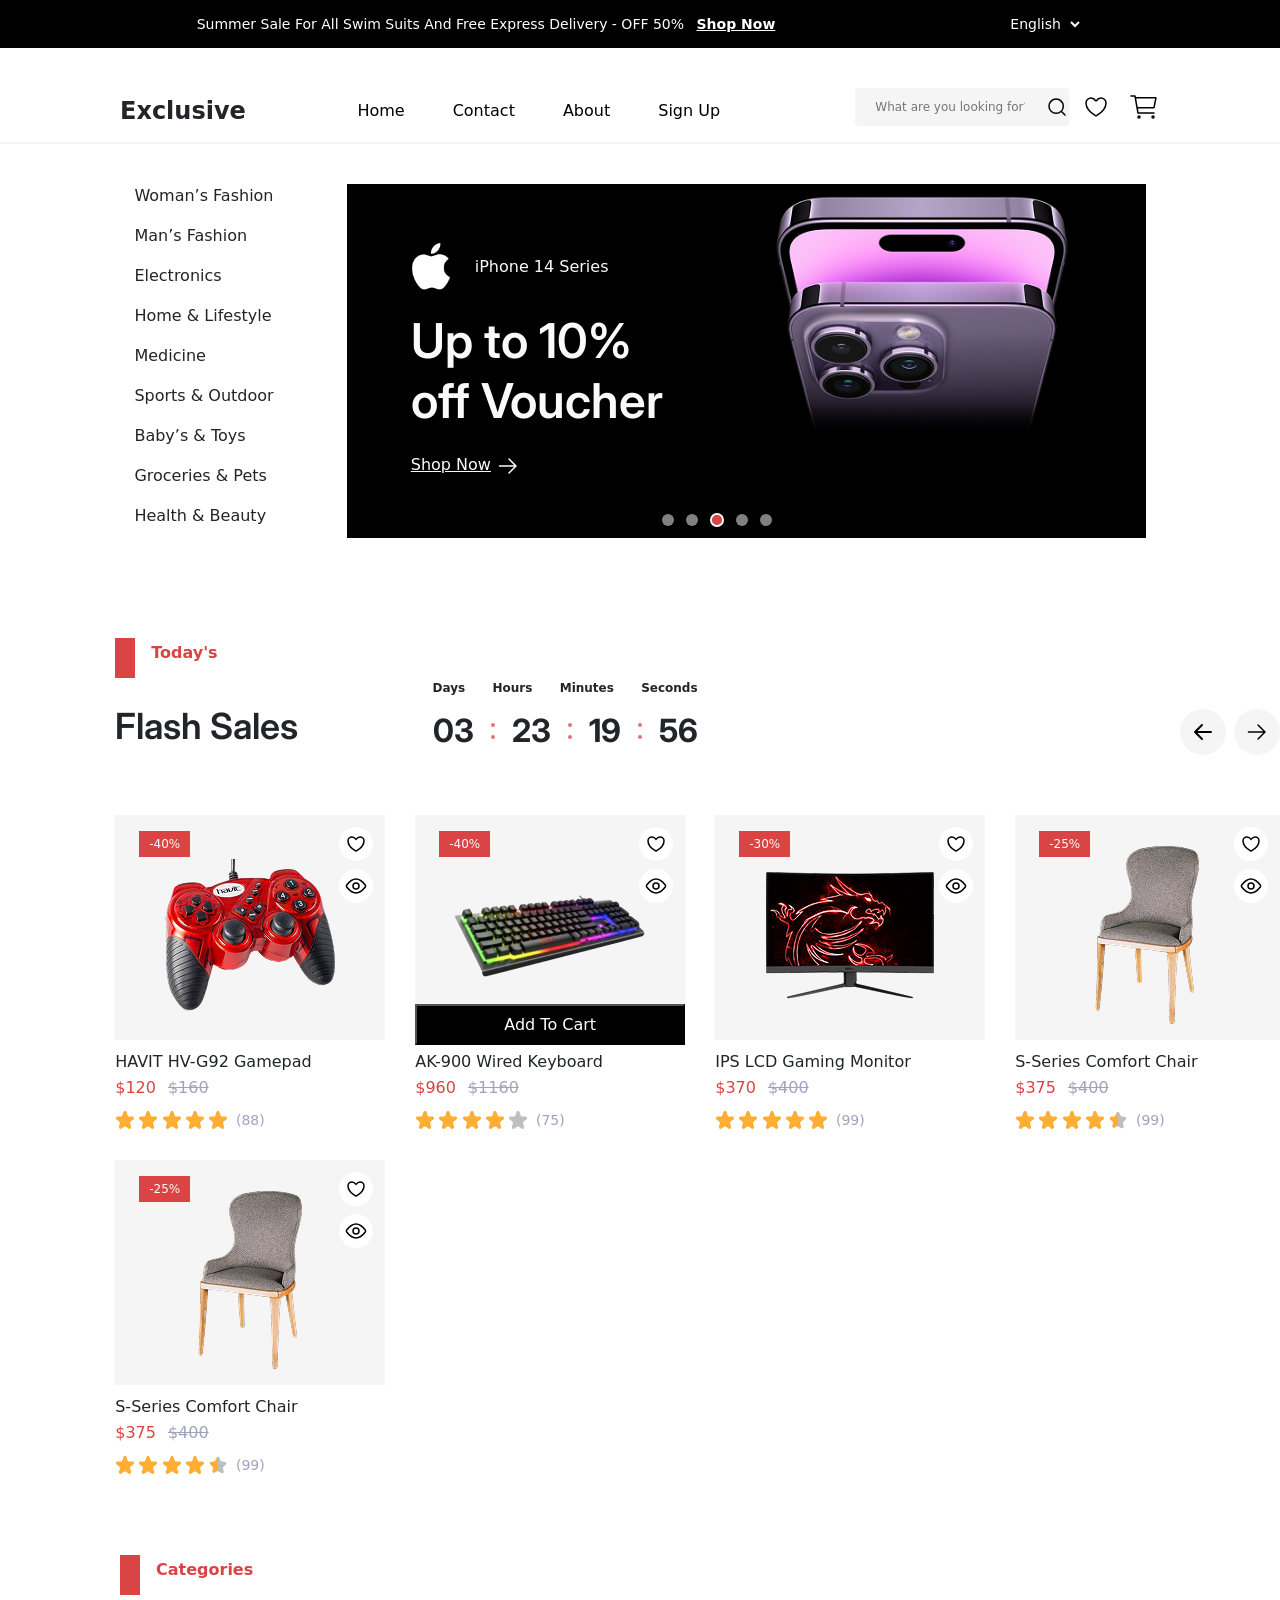
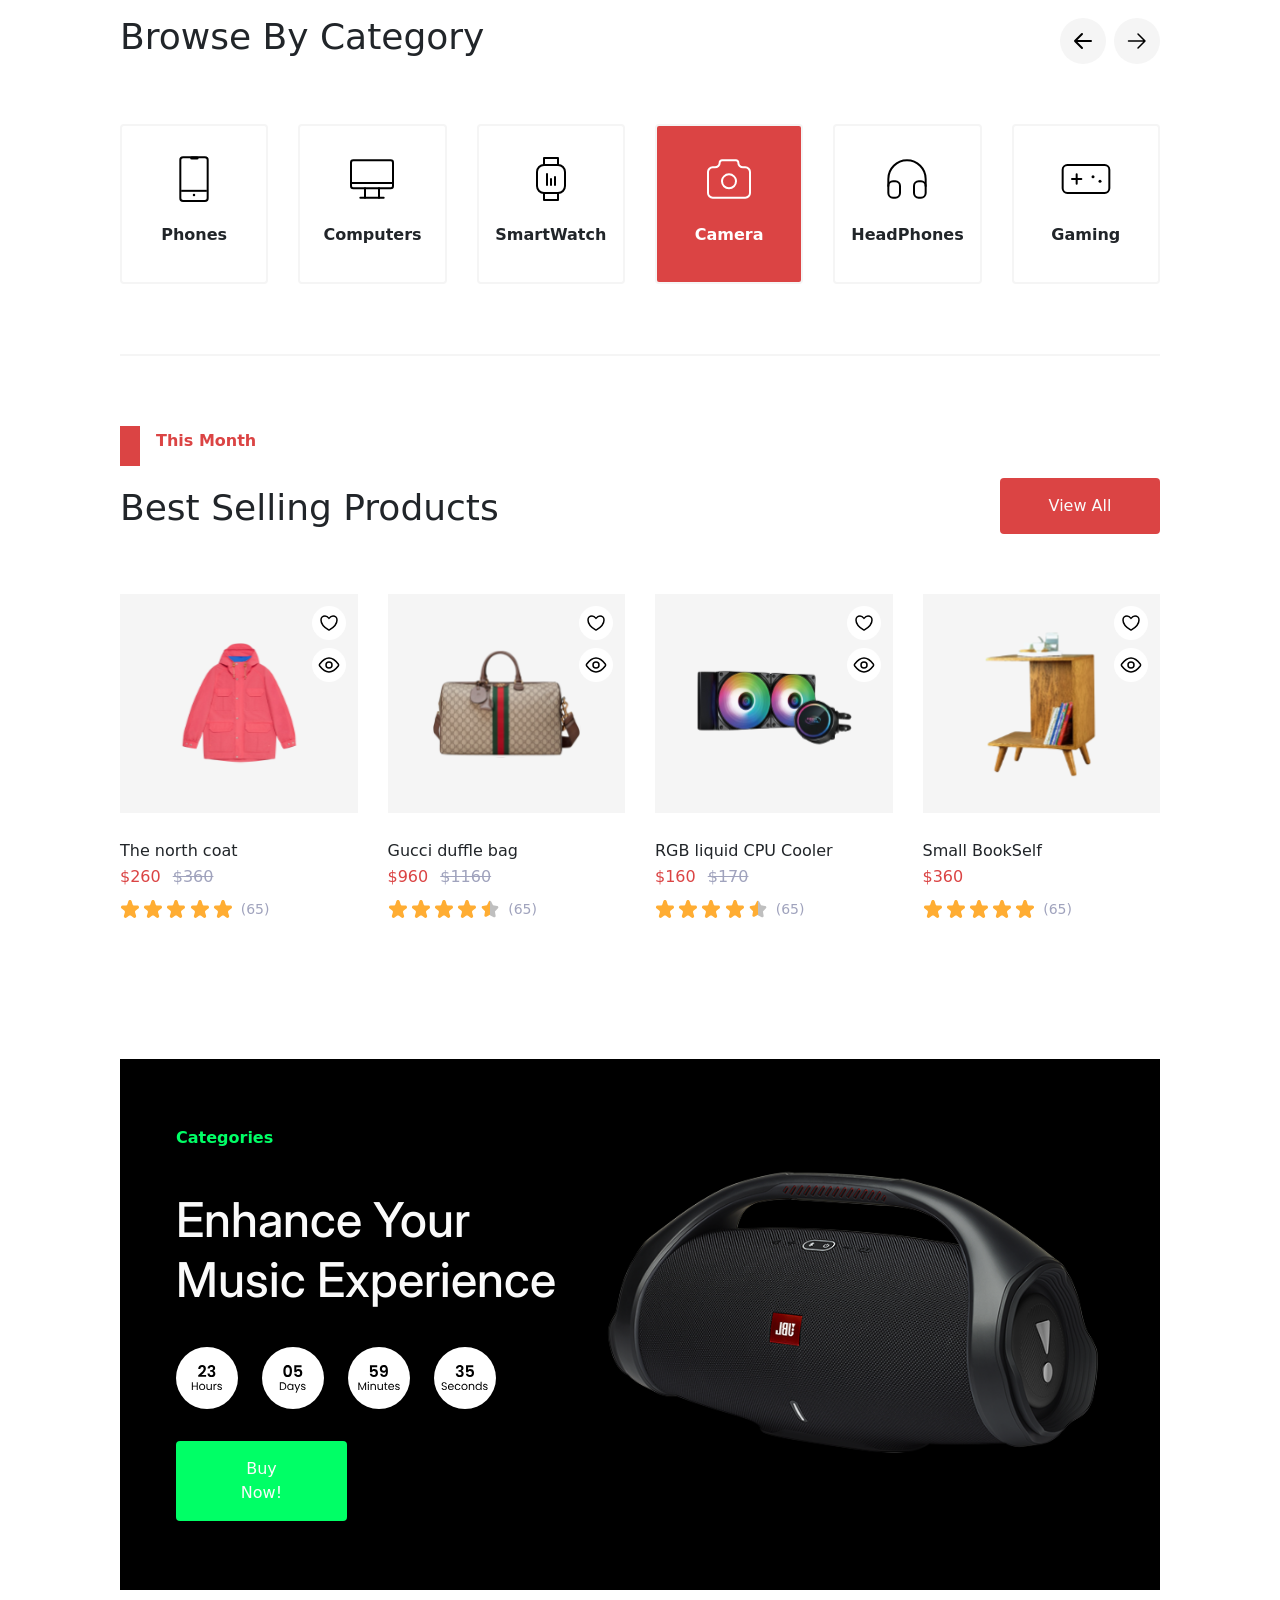
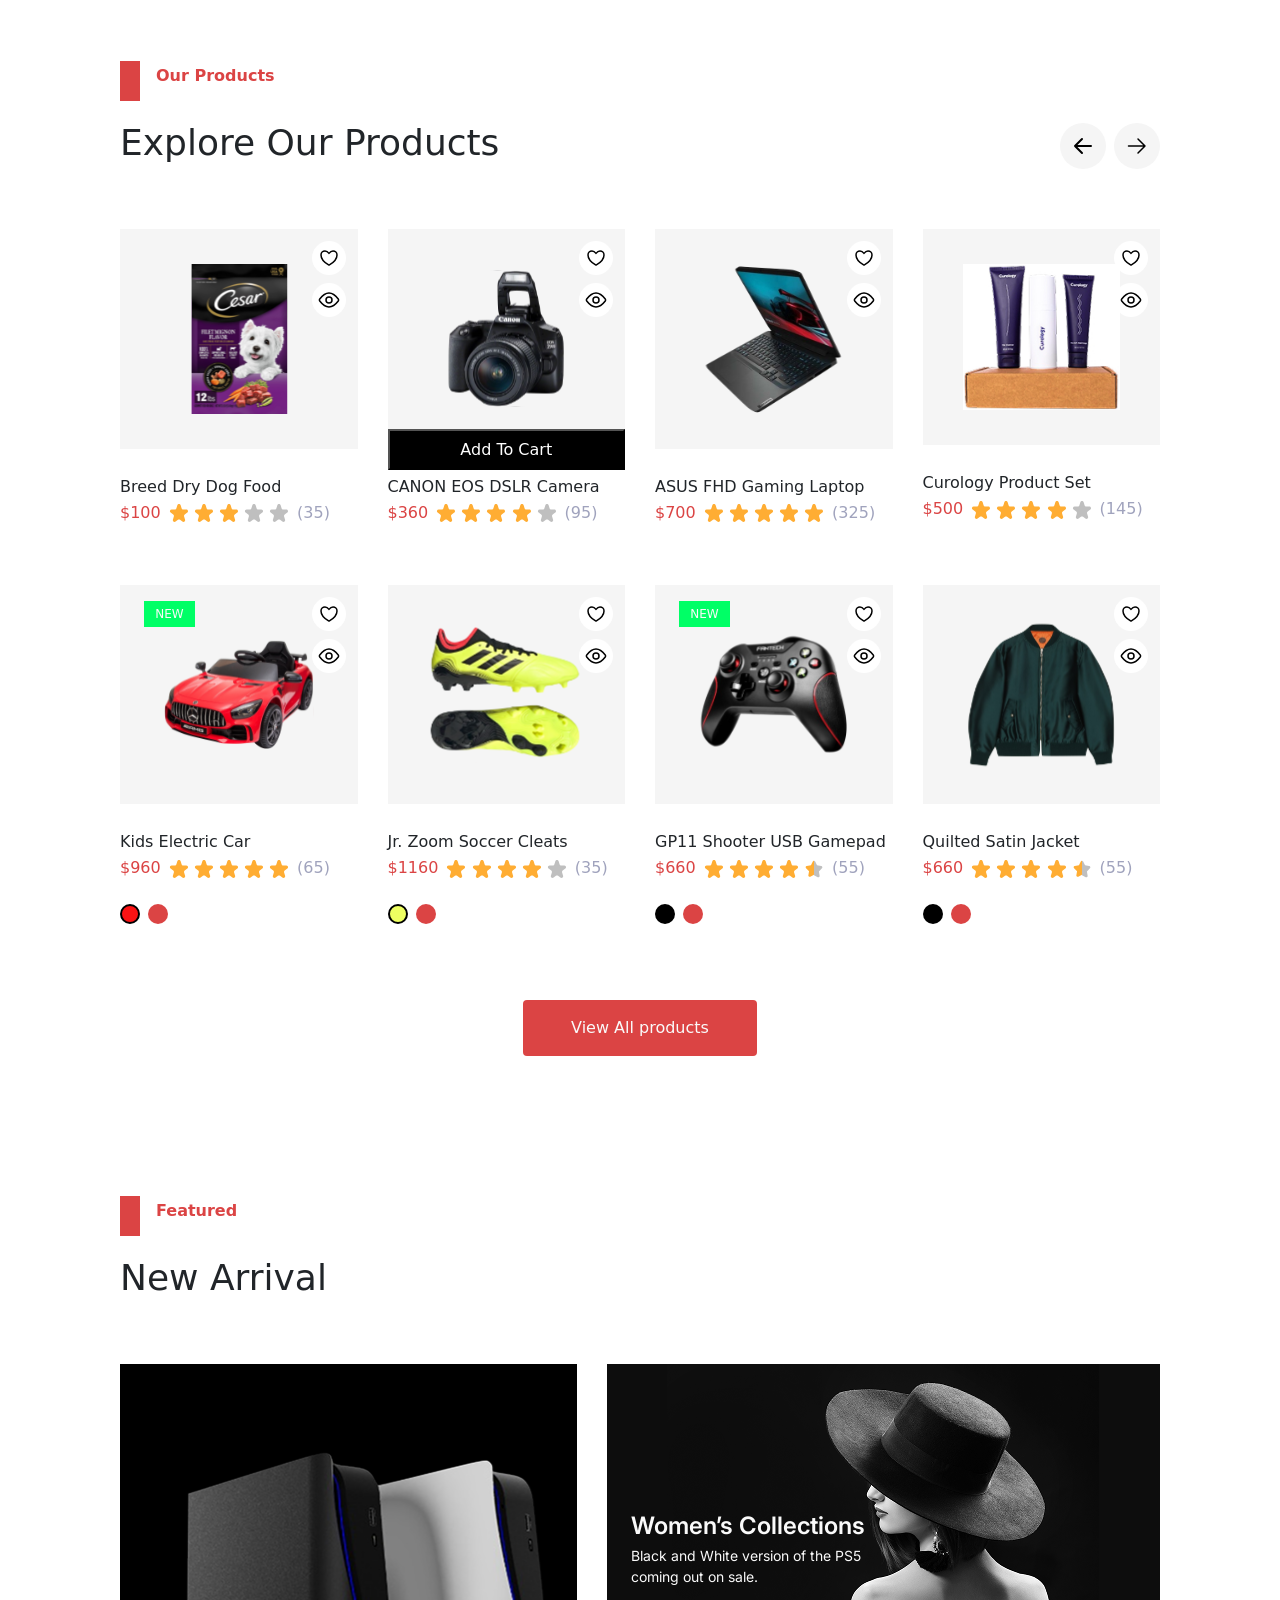
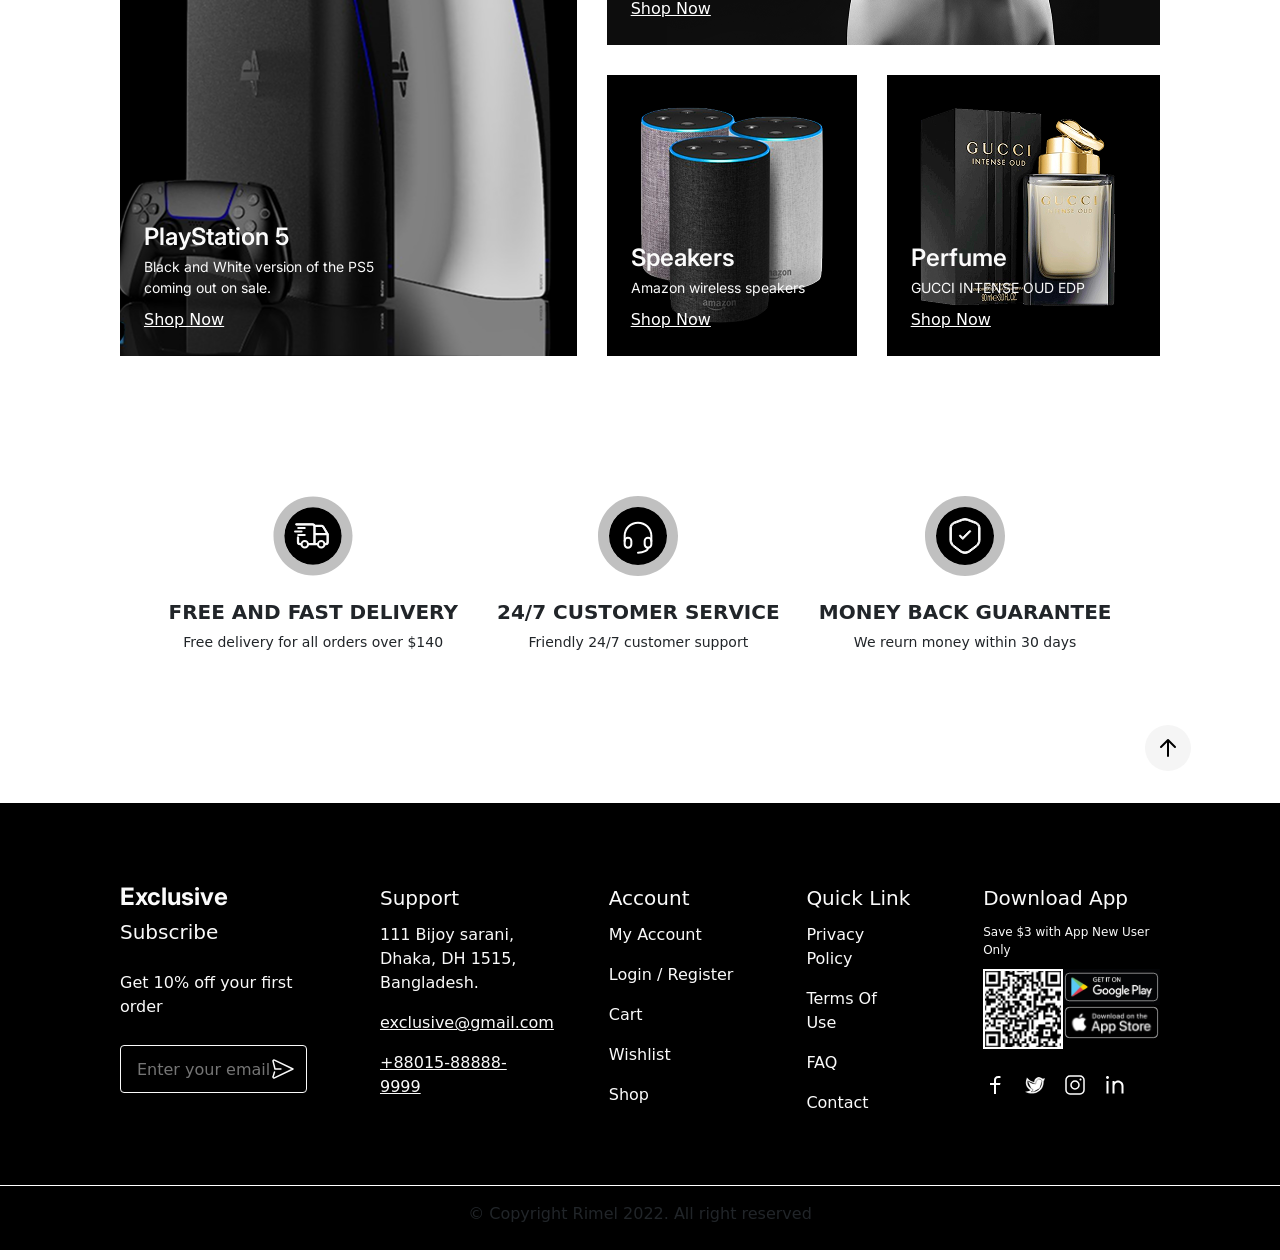
==== index.html @ 2a6f5b8b "Init Project" ====
<!DOCTYPE html>
<html lang="en">
<head>
  <meta charset="UTF-8">
  <meta name="viewport" content="width=device-width, initial-scale=1.0">
  <link rel="stylesheet" href="./styles/reset.css">
  <link rel="stylesheet" href="./styles/styles.css">
  <link rel="stylesheet" href="./styles/responsive.css">
   <link href="https://cdn.jsdelivr.net/npm/bootstrap@5.3.3/dist/css/bootstrap.min.css" rel="stylesheet" integrity="sha384-QWTKZyjpPEjISv5WaRU9OFeRpok6YctnYmDr5pNlyT2bRjXh0JMhjY6hW+ALEwIH" crossorigin="anonymous">
  <title>E-commerce</title>
</head>
<body>
 <header class="header">
 <div class="header__box">
  <p class="header__text">
    Summer Sale For All Swim Suits And Free Express Delivery - OFF 50% 
    <a href="#shopwon" class="hero__shop-now-link">Shop Now</a>
  </p>
  <div class="dropdown">
    <select id="language-select" class="dropdown-select">
      <option value="english" selected>English</option>
      <option value="french">French</option>
      <option value="spanish">Spanish</option>
      <option value="german">German</option>
      <option value="italian">Italian</option>
    </select>
  </div>
</div>
  <div class="header__bottom-box">
   <div class="navbar">
    <p class="navbar-header">Exclusive</p>
     <nav class="navbar__nav">
    <ul class="navbar__list">
      <li><a href="#home" class="navbar__link">Home</a></li>
      <li><a href="#contact" class="navbar__link">Contact</a></li>
     <li><a href="about.html" class="navbar__link">About</a></li>
      <li><a href="#signup" class="navbar__link navbar__link--signup">Sign Up</a></li>
    </ul>
  </nav>
   </div>
   <div class="nav-buttons">
  <div class="nav-buttons__search">
    <input type="text" placeholder="What are you looking for?" class="nav-buttons__search-input">
    <img src="./images/Home/search.svg" class="nav-buttons__search-icon" alt="search-icon" />
  </div>
  <div class="nav-buttons__icons">
   <a href="wishlist.html">
  <img src="./images/Home/Wishlist.svg" class="nav-buttons__wishlist-icon" alt="wishlist-icon" />
</a>
    <img src="./images/Home/basket.svg" class="nav-buttons__basket-icon" alt="basket-icon" />
  </div>
</div>
  </div>
</header>
<main>
  <section class="hero-section">
  <aside>
    <div class="categories-box">
<ul class="categories-list">
<li class="list-group-item"> Woman’s Fashion</li>
<li class="list-group-item">Man’s Fashion</li>
  <li class="list-group-item">Electronics</li>
  <li class="list-group-item">Home &amp; Lifestyle</li>
  <li class="list-group-item">Medicine</li>
   <li class="list-group-item">Sports &amp; Outdoor</li>
   <li class="list-group-item">Baby’s &amp; Toys</li>
    <li class="list-group-item">Groceries &amp; Pets</li>
    <li class="list-group-item">Health &amp; Beauty</li>
</ul>
</div>
  </aside>
  <div class="hero-content">
    <div class="hero-text">
      <div class="hero-subtitles">
        <img src="./images/Home/apple.svg" alt="apple" />
        <p>iPhone 14 Series</p>
      </div>
      <div class="hero-title">
        <h1>Up to 10% off Voucher</h1>
      </div>
      <div class="hero-button">
        <a href="#" class="shopping-link">Shop Now</a>
        <img src="./images/Home/write-arrow.svg" alt="right-arrow" />
      </div>
    </div>
    <div class="hero-image">
      <img src="./images/Home/hero-img.png" alt="mobile-img" />
    </div>
    <img src="./images/Home/hero-icons.svg" alt="navigation-buttons"  class="hero-icons"/>
  </div>
  </section>

<section class="flash-sales-section">
  <div class="section-header flash-sales-header">
    <div class="section-titles">
<div class="section-title-box">
    <div class="section-title-elements">
      <div class="title-element-box">
      </div>
      <p>Today's</p>
    </div>
  </div>
<div class="flesh-section-title">
<h3>Flash Sales</h3>
<div class="time-box">
  <ul class="time-set">
    <li>Days</li>
    <li>Hours</li>
    <li>Minutes</li>
    <li>Seconds</li>
  </ul>
  <div class="time-box-info-numbers">
  <div class="time-box-info-number">
    03
  </div>
  <div class="time-dots">
     <div class="dot"></div>
     <div class="dot"></div>
</div>
  <div class="time-box-info-number">
    23
  </div>
    <div class="time-dots">
     <div class="dot"></div>
     <div class="dot"></div>
</div>
  <div class="time-box-info-number">
    19
  </div>
    <div class="time-dots">
     <div class="dot"></div>
     <div class="dot"></div>
</div>
  <div class="time-box-info-number">
    56
  </div>
  </div>
</div>
  </div>
  </div>
  <div class="section-navigation">
    <div class="navigation-button">
      <img src="./images/Home/arrow-left.svg" alt="arrow-left" />
    </div>
    <div class="navigation-button">
      <img src="./images/Home/arrow-right.svg" alt="arrow-right" />
    </div>
  </div>
  </div>
  <div class="flesh-sales-cards">
    <div class="wishlist-card">
      <div class="wishlist-images">
  <div class="card-icons">
        <img src="./images/Home/heart.svg" alt="heart-icon" />
        <img src="./images/Home/eye.svg" alt="eye-icon" />
      </div>
   <p class="card-label red-label">-40%</p>
      <img src="./images/Home/Gaming.png" alt="gamepad" class="wishlist-img"/>
    </div>
  <div class="card-text">
    <h5 class="product-name">HAVIT HV-G92 Gamepad</h5>
     <div class="product-prices">
          <p class="current-price">$120</p>
          <p class="old-price">$160</p>
        </div>
    <div class="rating-box">
          <div class="rating-stars">
          <img src="./images/Home/orange-star.svg" alt="orange-star" />
           <img src="./images/Home/orange-star.svg" alt="orange-star" />
            <img src="./images/Home/orange-star.svg" alt="orange-star" />
             <img src="./images/Home/orange-star.svg" alt="orange-star" />
              <img src="./images/Home/orange-star.svg" alt="orange-star" />
             </div>
             <div class="rating-num">
              <p>(88)</p>
             </div>
        </div>
  </div>
</div>
  <div class="wishlist-card">
          <div class="wishlist-images">
<div class="card-icons">
        <img src="./images/Home/heart.svg" alt="heart-icon" />
        <img src="./images/Home/eye.svg" alt="eye-icon" />
      </div>
      <p class="card-label red-label">-40%</p>
      <img src="./images/Home/keyboard.png" alt="keyboard" class="wishlist-img" />
      </div>
     <button class="card-button" type="button">Add To Cart</button>
  <div class="card-text">
    <h5 class="product-name">AK-900 Wired Keyboard</h5>
     <div class="product-prices">
          <p class="current-price">$960</p>
          <p class="old-price">$1160</p>
        </div>
    <div class="rating-box">
          <div class="rating-stars">
          <img src="./images/Home/orange-star.svg" alt="orange-star" />
           <img src="./images/Home/orange-star.svg" alt="orange-star" />
            <img src="./images/Home/orange-star.svg" alt="orange-star" />
             <img src="./images/Home/orange-star.svg" alt="orange-star" />
              <img src="./images/Home/grey-star.svg" alt="grey-star" />
             </div>
             <div class="rating-num">
              <p>(75)</p>
             </div>
        </div>
  </div>
</div>
  <div class="wishlist-card">
          <div class="wishlist-images">
<div class="card-icons">
        <img src="./images/Home/heart.svg" alt="heart-icon" />
        <img src="./images/Home/eye.svg" alt="eye-icon" />
      </div>
      <p class="card-label red-label">-30%</p>
      <img src="./images/Wishlist/tv.png" alt="tv" class="wishlist-img" />
      </div>
  <div class="card-text">
    <h5 class="product-name">IPS LCD Gaming Monitor </h5>
     <div class="product-prices">
          <p class="current-price">$370</p>
          <p class="old-price">$400</p>
        </div>
    <div class="rating-box">
          <div class="rating-stars">
          <img src="./images/Home/orange-star.svg" alt="orange-star" />
           <img src="./images/Home/orange-star.svg" alt="orange-star" />
            <img src="./images/Home/orange-star.svg" alt="orange-star" />
             <img src="./images/Home/orange-star.svg" alt="orange-star" />
              <img src="./images/Home/orange-star.svg" alt="orange-star" />  
             </div>
             <div class="rating-num">
              <p>(99)</p>
             </div>
        </div>
  </div>
</div>
<div class="wishlist-card">
          <div class="wishlist-images">
<div class="card-icons">
        <img src="./images/Home/heart.svg" alt="heart-icon" />
        <img src="./images/Home/eye.svg" alt="eye-icon" />
      </div>
      <p class="card-label red-label">-25%</p>
      <img src="./images/Home/chair.png" alt="chair" class="wishlist-img" />
      </div>
  <div class="card-text">
    <h5 class="product-name">S-Series Comfort Chair</h5>
     <div class="product-prices">
          <p class="current-price">$375</p>
          <p class="old-price">$400</p>
        </div>
    <div class="rating-box">
          <div class="rating-stars">
          <img src="./images/Home/orange-star.svg" alt="orange-star" />
           <img src="./images/Home/orange-star.svg" alt="orange-star" />
            <img src="./images/Home/orange-star.svg" alt="orange-star" />
             <img src="./images/Home/orange-star.svg" alt="orange-star" />
             <img src="./images/Home/star-half-filled.svg"  alt="half-orange"/>
             </div>
             <div class="rating-num">
              <p>(99)</p>
             </div>
        </div>
  </div>
</div>
 <div class="wishlist-card">
          <div class="wishlist-images">
<div class="card-icons">
        <img src="./images/Home/heart.svg" alt="heart-icon" />
        <img src="./images/Home/eye.svg" alt="eye-icon" />
      </div>
      <p class="card-label red-label">-25%</p>
      <img src="./images/Home/chair.png" alt="chair" class="wishlist-img" />
      </div>
  <div class="card-text">
    <h5 class="product-name">S-Series Comfort Chair</h5>
     <div class="product-prices">
          <p class="current-price">$375</p>
          <p class="old-price">$400</p>
        </div>
    <div class="rating-box">
          <div class="rating-stars">
          <img src="./images/Home/orange-star.svg" alt="orange-star" />
           <img src="./images/Home/orange-star.svg" alt="orange-star" />
            <img src="./images/Home/orange-star.svg" alt="orange-star" />
             <img src="./images/Home/orange-star.svg" alt="orange-star" />
             <img src="./images/Home/star-half-filled.svg"  alt="half-orange"/>
             </div>
             <div class="rating-num">
              <p>(99)</p>
             </div>
        </div>
  </div>
</div>
  </div>













</section>































<section class="categories section">
  <div class="section-header">
<div class="section-title-box">
    <div class="section-title-elements">
      <div class="title-element-box">

      </div>
      <p>Categories</p>
    </div>
    <h3>Browse By Category</h3>
  </div>
  <div class="section-navigation">
    <div class="navigation-button">
      <img src="./images/Home/arrow-left.svg" alt="arrow-left" />
    </div>
    <div class="navigation-button">
      <img src="./images/Home/arrow-right.svg" alt="arrow-right" />
    </div>
  </div>
  </div>
  <div class="categories__container">
    <div class="categories__container-box">
      <img src="./images/Home/cellPhone.svg" alt="cellPhone" />
      <p>Phones</p>
    </div>
    <div class="categories__container-box">
      <img src="./images/Home/computer.svg" alt="computer" />
      <p>Computers</p>
    </div>
    <div class="categories__container-box">
      <img src="./images/Home/smartWatch.svg" alt="SmartWatch" />
      <p>SmartWatch</p>
    </div>
    <div class="categories__container-box camera-box">
      <img src="./images/Home/camera.svg" alt="Camera" />
      <p>Camera</p>
    </div>
    <div class="categories__container-box">
      <img src="./images/Home/headphone.svg" alt="HeadPhones" />
      <p>HeadPhones</p>
    </div>
    <div class="categories__container-box">
      <img src="./images/Home/gamepad.svg" alt="Gaming" />
      <p>Gaming</p>
    </div>
  </div>
</section>
<section class="selling-section section">
   <div class="section-header">
<div class="section-title-box">
    <div class="section-title-elements">
      <div class="title-element-box">
      </div>
      <p>This Month</p>
    </div>
    <h3>Best Selling Products</h3>
  </div>
  <div class="section-navigation">
   <button type="button" class="view-button button">View All</button>
  </div>
  </div>
  <div class="products-container">
    <div class="product-card">
      <div class="card-images">
      <div class="card-icons">
        <img src="./images/Home/heart.svg" alt="heart-icon" />
        <img src="./images/Home/eye.svg" alt="eye-icon" />
      </div>
      <img src="./images/Home/coat.svg" alt="red-coat" class="card-img"/>
      </div>
      <div class="card-text">
        <h5 class="product-name">The north coat</h5>
        <div class="product-prices">
          <p class="current-price">$260</p>
          <p class="old-price">$360</p>
        </div>
        <div class="rating-box">
          <div class="rating-stars">
          <img src="./images/Home/orange-star.svg" alt="orange-star" />
           <img src="./images/Home/orange-star.svg" alt="orange-star" />
            <img src="./images/Home/orange-star.svg" alt="orange-star" />
             <img src="./images/Home/orange-star.svg" alt="orange-star" />
              <img src="./images/Home/orange-star.svg" alt="orange-star" />
             </div>
             <div class="rating-num">
              <p>(65)</p>
             </div>
        </div>
      </div>
    </div>
      <div class="product-card">
      <div class="card-images">
      <div class="card-icons">
        <img src="./images/Home/heart.svg" alt="heart-icon" />
        <img src="./images/Home/eye.svg" alt="eye-icon" />
      </div>
      <img src="./images/Home/bag.svg" alt="bag" class="card-img"/>
      </div>
      <div class="card-text">
        <h5 class="product-name">Gucci duffle bag</h5>
        <div class="product-prices">
          <p class="current-price">$960</p>
          <p class="old-price">$1160</p>
        </div>
        <div class="rating-box">
          <div class="rating-stars">
          <img src="./images/Home/orange-star.svg" alt="orange-star" />
           <img src="./images/Home/orange-star.svg" alt="orange-star" />
            <img src="./images/Home/orange-star.svg" alt="orange-star" />
             <img src="./images/Home/orange-star.svg" alt="orange-star" />
              <img src="./images/Home/star-half-filled.svg" alt="orange-star" />
             </div>
             <div class="rating-num">
              <p>(65)</p>
             </div>
        </div>
      </div>
    </div>
      <div class="product-card">
      <div class="card-images">
      <div class="card-icons">
        <img src="./images/Home/heart.svg" alt="heart-icon" />
        <img src="./images/Home/eye.svg" alt="eye-icon" />
      </div>
      <img src="./images/Home/cooler.svg" alt="cooler" class="card-img"/>
      </div>
      <div class="card-text">
        <h5 class="product-name">RGB liquid CPU Cooler</h5>
        <div class="product-prices">
          <p class="current-price">$160</p>
          <p class="old-price">$170</p>
        </div>
        <div class="rating-box">
          <div class="rating-stars">
          <img src="./images/Home/orange-star.svg" alt="orange-star" />
           <img src="./images/Home/orange-star.svg" alt="orange-star" />
            <img src="./images/Home/orange-star.svg" alt="orange-star" />
             <img src="./images/Home/orange-star.svg" alt="orange-star" />
              <img src="./images/Home/star-half-filled.svg" alt="orange-star" />
             </div>
             <div class="rating-num">
              <p>(65)</p>
             </div>
        </div>
      </div>
    </div>
      <div class="product-card">
      <div class="card-images">
      <div class="card-icons">
        <img src="./images/Home/heart.svg" alt="heart-icon" />
        <img src="./images/Home/eye.svg" alt="eye-icon" />
      </div>
      <img src="./images/Home/bookself.svg" alt="bookself" class="card-img"/>
      </div>
      <div class="card-text">
        <h5 class="product-name">Small BookSelf</h5>
        <div class="product-prices">
          <p class="current-price">$360</p>
        </div>
        <div class="rating-box">
          <div class="rating-stars">
          <img src="./images/Home/orange-star.svg" alt="orange-star" />
           <img src="./images/Home/orange-star.svg" alt="orange-star" />
            <img src="./images/Home/orange-star.svg" alt="orange-star" />
             <img src="./images/Home/orange-star.svg" alt="orange-star" />
              <img src="./images/Home/orange-star.svg" alt="orange-star" />
             </div>
             <div class="rating-num">
              <p>(65)</p>
             </div>
        </div>
      </div>
    </div>
  </div>
</section>
<section class="music-section section">
  <div class="music-box-content">
    <p>Categories</p>
    <h3>Enhance Your Music Experience</h3>
    <div class="time-container">
      <img src="./images/Home/hours.svg" alt="hours-icon" />
      <img src="./images/Home/days.svg" alt="days-icon" />
      <img src="./images/Home/minutes.svg" alt="minutes-icon" />
      <img src="./images/Home/seconds.svg" alt="seconds-icon" />
    </div>
    <button type="button" class="green-button button">Buy Now!</button>
  </div>
  <div class="music-box-image">
      <img src="./images/Home/music.png" alt="music"/>
  </div>
</section>
<section class="our-products-section section">
     <div class="section-header">
<div class="section-title-box">
    <div class="section-title-elements">
      <div class="title-element-box">
      </div>
      <p>Our Products</p>
    </div>
    <h3>Explore Our Products</h3>
  </div>
  <div class="section-navigation">
    <div class="navigation-button">
      <img src="./images/Home/arrow-left.svg" alt="arrow-left" />
    </div>
    <div class="navigation-button">
      <img src="./images/Home/arrow-right.svg" alt="arrow-right" />
    </div>
  </div>
  </div>
  <div class="products-container">
    <div class="product-card">
      <div class="card-images">
      <div class="card-icons">
        <img src="./images/Home/heart.svg" alt="heart-icon" />
        <img src="./images/Home/eye.svg" alt="eye-icon" />
      </div>
      <img src="./images/Home/cat-img.svg" alt="cat-img" class="card-img"/>
      </div>
      <div class="card-text">
        <h5 class="product-name">Breed Dry Dog Food</h5>
        <div class="card-info">
          <p class="current-price">$100</p>
        <div class="rating-box">
          <div class="rating-stars">
          <img src="./images/Home/orange-star.svg" alt="orange-star" />
           <img src="./images/Home/orange-star.svg" alt="orange-star" />
            <img src="./images/Home/orange-star.svg" alt="orange-star" />
             <img src="./images/Home/grey-star.svg" alt="grey-star" />
              <img src="./images/Home/grey-star.svg" alt="grey-star" />
             </div>
              <p class="product-rating-number">(35)</p>
        </div>
      </div>
      </div>
    </div>
     <div class="product-card camera-card">
      <div class="card-images">
      <div class="card-icons">
        <img src="./images/Home/heart.svg" alt="heart-icon" />
        <img src="./images/Home/eye.svg" alt="eye-icon" />
      </div>
      <img src="./images/Home/canon-camera.svg" alt="camera-img" class="card-img"/>
      </div>
      <button class="card-button black-button" type="button">Add To Cart</button>
      <div class="card-text">
        <h5 class="product-name">CANON EOS DSLR Camera</h5>
        <div class="card-info">
          <p class="current-price">$360</p>
        <div class="rating-box">
          <div class="rating-stars">
          <img src="./images/Home/orange-star.svg" alt="orange-star" />
           <img src="./images/Home/orange-star.svg" alt="orange-star" />
            <img src="./images/Home/orange-star.svg" alt="orange-star" />
              <img src="./images/Home/orange-star.svg" alt="orange-star" />
              <img src="./images/Home/grey-star.svg" alt="grey-star" />
             </div>
              <p class="product-rating-number">(95)</p>
        </div>
      </div>
      </div>
    </div>
      <div class="product-card">
      <div class="card-images">
      <div class="card-icons">
        <img src="./images/Home/heart.svg" alt="heart-icon" />
        <img src="./images/Home/eye.svg" alt="eye-icon" />
      </div>
      <img src="./images/Home/asus-computer.svg" alt="asus-computer-img" class="card-img"/>
      </div>
      <div class="card-text">
        <h5 class="product-name">ASUS FHD Gaming Laptop</h5>
        <div class="card-info">
          <p class="current-price">$700</p>
        <div class="rating-box">
          <div class="rating-stars">
          <img src="./images/Home/orange-star.svg" alt="orange-star" />
           <img src="./images/Home/orange-star.svg" alt="orange-star" />
            <img src="./images/Home/orange-star.svg" alt="orange-star" />
           <img src="./images/Home/orange-star.svg" alt="orange-star" />
             <img src="./images/Home/orange-star.svg" alt="orange-star" />
             </div>
              <p class="product-rating-number">(325)</p>
        </div>
      </div>
      </div>
    </div>
    <div class="product-card">
      <div class="card-images">
      <div class="card-icons">
        <img src="./images/Home/heart.svg" alt="heart-icon" />
        <img src="./images/Home/eye.svg" alt="eye-icon" />
      </div>
      <img src="./images/Home/products-set.jpg" alt="products-set" class="card-img"/>
      </div>
      <div class="card-text">
        <h5 class="product-name">Curology Product Set </h5>
        <div class="card-info">
          <p class="current-price">$500</p>
        <div class="rating-box">
          <div class="rating-stars">
          <img src="./images/Home/orange-star.svg" alt="orange-star" />
           <img src="./images/Home/orange-star.svg" alt="orange-star" />
            <img src="./images/Home/orange-star.svg" alt="orange-star" />
               <img src="./images/Home/orange-star.svg" alt="orange-star" />
              <img src="./images/Home/grey-star.svg" alt="grey-star" />
             </div>
              <p class="product-rating-number">(145)</p>
        </div>
      </div>
      </div>
    </div>

  <div class="product-card">
      <div class="card-images">
      <div class="card-icons">
        <img src="./images/Home/heart.svg" alt="heart-icon" />
        <img src="./images/Home/eye.svg" alt="eye-icon" />
      </div>
      <div class="card-label">NEW</div>
      <img src="./images/Home/car.svg" alt="kids car" class="card-img"/>
      </div>
      <div class="card-text">
        <h5 class="product-name">Kids Electric Car </h5>
        <div class="card-info">
          <p class="current-price">$960</p>
        <div class="rating-box">
          <div class="rating-stars">
          <img src="./images/Home/orange-star.svg" alt="orange-star" />
           <img src="./images/Home/orange-star.svg" alt="orange-star" />
            <img src="./images/Home/orange-star.svg" alt="orange-star" />
               <img src="./images/Home/orange-star.svg" alt="orange-star" />
                <img src="./images/Home/orange-star.svg" alt="orange-star" />
             </div>
              <p class="product-rating-number">(65)</p>
        </div>
      </div>
      </div>
       <div class="card-circles">
<div class="primary-red-circle circle" ></div>
<div class="red-circle circle" ></div>
      </div>
    </div>
 <div class="product-card">
      <div class="card-images">
      <div class="card-icons">
        <img src="./images/Home/heart.svg" alt="heart-icon" />
        <img src="./images/Home/eye.svg" alt="eye-icon" />
      </div>
      <img src="./images/Home/boots.svg" alt="products-set" class="card-img"/>
      </div>
      <div class="card-text">
        <h5 class="product-name">Jr. Zoom Soccer Cleats </h5>
        <div class="card-info">
          <p class="current-price">$1160</p>
        <div class="rating-box">
          <div class="rating-stars">
          <img src="./images/Home/orange-star.svg" alt="orange-star" />
           <img src="./images/Home/orange-star.svg" alt="orange-star" />
            <img src="./images/Home/orange-star.svg" alt="orange-star" />
               <img src="./images/Home/orange-star.svg" alt="orange-star" />
              <img src="./images/Home/grey-star.svg" alt="grey-star" />
             </div>
              <p class="product-rating-number">(35)</p>
        </div>
      </div>
      </div>
       <div class="card-circles">
<div class="yellow-circle circle" ></div>
<div class="red-circle circle" ></div>
      </div>
    </div>
<div class="product-card">
      <div class="card-images">
      <div class="card-icons">
        <img src="./images/Home/heart.svg" alt="heart-icon" />
        <img src="./images/Home/eye.svg" alt="eye-icon" />
      </div>
        <div class="card-label">NEW</div>
      <img src="./images/Home/game-shooter.svg" alt="game-shooter" class="card-img"/>
      </div>
      <div class="card-text">
        <h5 class="product-name">GP11 Shooter USB Gamepad</h5>
        <div class="card-info">
          <p class="current-price">$660</p>
        <div class="rating-box">
          <div class="rating-stars">
          <img src="./images/Home/orange-star.svg" alt="orange-star" />
           <img src="./images/Home/orange-star.svg" alt="orange-star" />
            <img src="./images/Home/orange-star.svg" alt="orange-star" />
               <img src="./images/Home/orange-star.svg" alt="orange-star" />
              <img src="./images/Home/star-half-filled.svg" alt="half-orange-star" />
             </div>
              <p class="product-rating-number">(55)</p>
        </div>
      </div>
      </div>
      <div class="card-circles">
<div class="black-circle circle" ></div>
<div class="red-circle circle" ></div>
      </div> </div>
 <div class="product-card">
      <div class="card-images">
      <div class="card-icons">
        <img src="./images/Home/heart.svg" alt="heart-icon" />
        <img src="./images/Home/eye.svg" alt="eye-icon" />
      </div>
      <img src="./images/Home/jacket.svg" alt="jacket" class="card-img"/>
      </div>
      <div class="card-text">
        <h5 class="product-name">Quilted Satin Jacket </h5>
        <div class="card-info">
          <p class="current-price">$660</p>
        <div class="rating-box">
          <div class="rating-stars">
          <img src="./images/Home/orange-star.svg" alt="orange-star" />
           <img src="./images/Home/orange-star.svg" alt="orange-star" />
            <img src="./images/Home/orange-star.svg" alt="orange-star" />
               <img src="./images/Home/orange-star.svg" alt="orange-star" />
              <img src="./images/Home/star-half-filled.svg" alt="halt-grey-star" />
             </div>
              <p class="product-rating-number">(55)</p>
        </div>
      </div>
      </div>
      <div class="card-circles">
<div class="black-circle circle" ></div>
<div class="red-circle circle" ></div>
      </div>
    </div>
  </div>
   <button class="products-button button" type="button">View All products</button>
</section>
<section class="new-arrivals section">
    <div class="section-header">
<div class="section-title-box">
    <div class="section-title-elements">
      <div class="title-element-box">
      </div>
      <p>Featured</p>
    </div>
    <h3>New Arrival</h3>
  </div>
  </div>
  <div class="new-arrivals-container">
<div class="first-image">
<div class="image-text">
  <h5>PlayStation 5</h5>
  <p>Black and White version of the PS5 coming out on sale.</p>
  <a href="#">Shop Now</a>
</div>
</div>
<div class="second-image">
<div class="image-text">
  <h5>Women’s Collections</h5>
  <p>Black and White version of the PS5 coming out on sale.</p>
  <a href="#">Shop Now</a>
</div>
</div>
<div class="third-image">
<img src="images/Home/amazon.png" alt="speaker" />
<div class="image-text">
  <h5>Speakers</h5>
  <p>Amazon wireless speakers</p>
  <a href="#">Shop Now</a>
</div>
</div>
<div class="fourth-image">
<img src="./images/Home/gucci.png" alt="gucci-products" />
<div class="image-text">
  <h5>Perfume</h5>
  <p>GUCCI INTENSE OUD EDP</p>
  <a href="#">Shop Now</a>
</div>
</div>
  </div>
</section>
  <section class="service-features">
    <div class="service-box">
  <img src="./images/Home/Services.svg" alt="car-icon" class="service-box__icon"/>
  <div class="service-box__text">
    <h4 class="service-box__title">FREE AND FAST DELIVERY</h4>
    <p class="service-box__description">Free delivery for all orders over $140</p>
  </div>
</div>
<div class="service-box">
  <img src="./images/Home/support.svg" alt="car-icon" class="service-box__icon"/>
  <div class="service-box__text">
    <h4 class="service-box__title">24/7 CUSTOMER SERVICE</h4>
    <p class="service-box__description">Friendly 24/7 customer support</p>
  </div>
</div>
<div class="service-box">
  <img src="./images/Home/guaranty-icon.svg" alt="car-icon" class="service-box__icon"/>
  <div class="service-box__text">
    <h4 class="service-box__title">MONEY BACK GUARANTEE</h4>
    <p class="service-box__description">We reurn money within 30 days</p>
  </div>
</div>
  </section>
  <div class="navigation-button service-button">
    <img src="./images/Home/arrow-up.svg" alt="arrow-up" />
  </div>
</main>
  <footer class="footer">
    <div class="footer-top-container">
<div class="subscribe-box footer-column">
  <h6>Exclusive</h6>
  <p class="subscribe">Subscribe</p>
  <p class="discount">Get 10% off your first order</p>
  <div class="input-container">
  <input type="email" placeholder="Enter your email" class="input-with-icon">
  <img src="./images/Home/icon-send.svg" alt="arrow-icon" class="input-icon">
</div>

</div>
<div class="support-box footer-column">
  <p class="footer-column-title">Support</p>
     <ul class="account-list">
    <li class="contact-info">111 Bijoy sarani, Dhaka,  DH 1515, Bangladesh.</li>
    <li><a href="mailto:exclusive@gmail.com" target="_blank" class="contact-info">exclusive@gmail.com</a></li>
    <li><a href="tel:+88015-88888-9999" target="_blank" class="contact-info">+88015-88888-9999</a></li>
</ul>
  </div>
<div class="footer-column">
    <p class="footer-column-title">Account</p>
    <ul class="account-list">
    <li>My Account</li>
    <li>Login / Register</li>
    <li>Cart</li>
    <li>Wishlist</li>
    <li>Shop</li>

  </ul>
</div>
<div class="footer-column">
    <p class="footer-column-title">Quick Link</p>
      <ul class="account-list">
    <li>Privacy Policy</li>
    <li>Terms Of Use</li>
    <li>FAQ</li>
    <li>Contact</li>
  </ul>
</div>
<div class="footer-column">
  <div class="account-list">
    <p class="footer-column-title">Download App</p>
    <p class="footer-save">Save $3 with App New User Only</p>
    <div class="apps-container">
      <img src="./images/Home/Qr-Code.svg" alt="qr-code" />
      <div class="apps-box">
        <img src="./images/Home/GooglePlay.svg" alt="app-store" />
        <img src="./images/Home/AppStore.svg" alt="app-store" />
      </div>
    </div>
   <div class="social-icons">
  <a href="https://www.facebook.com" target="_blank">
    <img src="./images/Home/Icon-Facebook.svg" alt="facebook" />
  </a>
  <a href="https://www.twitter.com" target="_blank">
    <img src="./images/Home/Icon-Twitter.svg" alt="twitter" />
  </a>
  <a href="https://www.instagram.com" target="_blank">
    <img src="./images/Home/icon-instagram.svg" alt="instagram" />
  </a>
  <a href="https://www.linkedin.com" target="_blank">
    <img src="./images/Home/Icon-Linkedin.svg" alt="linkedin" />
  </a>
</div>

  </div>
</div>
    </div>
    <div class="footer-bottom-container">
      <p>&copy; Copyright Rimel 2022. All right reserved</p>
    </div>
  </footer>
  <script src="https://cdn.jsdelivr.net/npm/bootstrap@5.3.3/dist/js/bootstrap.bundle.min.js" integrity="sha384-YvpcrYf0tY3lHB60NNkmXc5s9fDVZLESaAA55NDzOxhy9GkcIdslK1eN7N6jIeHz" crossorigin="anonymous"></script>
</body>
</html>
---- styles/styles.css ----
@import url('https://fonts.googleapis.com/css2?family=Poppins:ital,wght@0,100;0,200;0,300;0,400;0,500;0,600;0,700;0,800;0,900;1,100;1,200;1,300;1,400;1,500;1,600;1,700;1,800;1,900&display=swap');
@import url('https://fonts.googleapis.com/css2?family=Inter:ital,opsz,wght@0,14..32,100..900;1,14..32,100..900&display=swap');

* {
  margin: 0;
  padding: 0;
  box-sizing: border-box;
}

html {
  font-size: 62.5%;
}

:root {
  --primary-color: #ffff;
  --color-light: #FAFAFA;
  --secondary-color: #DB4444;
  --color-red: #FB1314;
  --color-hover: #E07575;
  --color-black: #000;
  --color-dark: #0D0D0D;
  --color-grey: #F5F5F5;
  --color-grey-secondary: #A0A3BD;
  --color-green: #00FF66;
  --color-yellow: #EEFF61;
  --border-radius: 4px;
  --small-gap: 8px;
}

body {
  max-width: 144rem;
  width: 100%;
  font-family: "Poppins", sans-serif;
  margin: 0 auto;
  box-sizing: border-box;
}

.section {
  max-width: 117rem;
  width: 81.25%;
  margin: 0 auto;
}

.button {
  padding: 1.6rem 4.8rem;
  font-weight: 500;
  font-size: 1.6rem;
  color: var(--color-light);
  background-color: var(--secondary-color);
  border: none;
  border-radius: var(--border-radius);
  cursor: pointer;
  transition: all 0.3s ease-out;
}

.button:hover {
  filter: brightness(0.85);
}

/*header */
.header {
  width: 100%;
  display: flex;
  flex-direction: column;
  border-bottom: 2px solid var(--color-grey);
}

.header__box {
  height: 4.8rem;
  display: flex;
  justify-content: center;
  padding-top: 1.2rem;
  font-size: 1.4rem;
  background-color: var(--color-black);
}

.header__box p {
  line-height: 2.1rem;
  color: var(--primary-color);
}

.hero__shop-now-link {
  line-height: 2.4rem;
  font-weight: 600;
  color: var(--primary-color);
  margin-left: 8px;
}

.dropdown-select {
  background-color: var(--color-black);
  border: none;
  color: var(--primary-color);
  display: flex;
  align-items: center;
  height: 2.4rem;
  margin-left: 23.1rem;
}

.header__bottom-box {
  width: 81.25%;
  margin: 0 auto;
  display: flex;
  justify-content: space-between;
  padding-top: 4rem;
  padding-bottom: 1.6rem;
}

.navbar {
  width: 57.7%;
  height: 3.8rem;
}

.navbar-header {
  font-size: 2.4rem;
  font-weight: bold;

}

.navbar__list {
  display: flex;
  gap: 4.8rem;
}

.navbar__link {
  font-size: 1.6rem;
  text-decoration: none;
  color: var(--color-black);
}

.nav-buttons {
  width: 29.3%;
  display: flex;
  align-items: center;
  justify-content: space-between;
}

.nav-buttons__search {
  width: 70%;
  background-color: var(--color-grey);
  border-radius: var(--border-radius);
  position: relative;
  height: 100%;
  padding-left: 2rem;
  padding-right: 1.2rem;
  display: flex;
  align-items: center;
  cursor: pointer;
}

.nav-buttons__search-input {
  height: 2.4rem;
  font-size: 1.2rem;
  border: none;
  background-color: var(--color-grey);
}

.nav-buttons__search-icon {
  position: absolute;
  top: 50%;
  right: 0;
  transform: translateY(-50%);
  width: 2.4rem;
  height: auto;
}

.nav-buttons__icons {
  display: flex;
  gap: 1.6rem;
}

/*aside*/
.hero-section {
  width: 79%;
  margin: 0 auto;
  display: grid;
  grid-template-columns: 19% 79%;
  gap: 2%;
  margin-bottom: 10rem;
  margin-top: 4rem;
}

.categories-list {
  display: flex;
  flex-direction: column;
  gap: 1.6rem;
  font-size: 1.6rem;
  padding: 0;
  width: 100%;
}

.list-group-item {
  display: flex;
  gap: 5.1rem;
}

.dropdown-icon {
  margin-left: 2rem;
}

.hero-content {
  background-color: var(--color-black);
  display: grid;
  grid-template-columns: 40% 56%;
  gap: 4%;
  position: relative;
}

.hero-text {
  padding-top: 5.8rem;
  padding-left: 6.4rem;
  color: var(--color-light);
  font-size: 1.6rem;
  line-height: 2.4rem;
}

.hero-subtitles {
  display: flex;
  align-items: center;
  gap: 2.4rem;
}

.hero-subtitles p {
  margin: 0;
}

.hero-image img {
  width: 100%;
}

.hero-title h1 {
  font-family: 'Inter', sans-serif;
  font-size: 4.8rem;
  line-height: 6rem;
  font-weight: 600;
  letter-spacing: 4%;
  margin-top: 2rem;
  margin-bottom: 2.2rem;
}

.shopping-link {
  color: var(--color-light);
}

.hero-icons {
  position: absolute;
  left: 39.5%;
  bottom: 1.1rem;
}

/*Flash Sales */
.flash-sales-section {
  width: 91%;
  display: flex;
  flex-direction: column;
  margin-left: auto;
}

.section-titles {
  display: flex;
  flex-direction: column;
  justify-content: space-between;
}

.flash-sales-header {
  max-width: 117rem;
  width: 81.25%;
}

.time-box {
  display: flex;
  flex-direction: column;
}

.time-dots {
  display: flex;
  flex-direction: column;
  gap: var(--small-gap);
  justify-content: center;
}

.dot {
  width: 4px;
  height: 4px;
  border-radius: 50%;
  background-color: var(--color-hover);
}

.flesh-section-title {
  display: flex;
  justify-content: space-between;
  align-items: flex-end;
}

.flesh-section-title h3 {
  font-size: 3.6rem;
  line-height: 4.8rem;
  font-weight: 600;
  font-family: 'Inter';
  margin-top: 2.4rem;
}

.time-box-info {
  display: flex;
  flex-direction: column;
}

.time-set,
.time-box-info-numbers {
  display: flex;
  justify-content: space-between;
}

.time-box-info-numbers {
  gap: 1.7rem;
}

.time-set {
  padding: 0;
  text-align: center;
}

.time-set li {
  font-size: 1.2rem;
  line-height: 1.8rem;
}

.time-box-info-number {
  font-size: 3.2rem;
  font-weight: 700;
  font-family: "Inter", sans-serif;
  letter-spacing: 4%;
  padding: 0;
}

.flesh-sales-cards {
  display: grid;
  grid-template-columns: repeat(4, 1fr);
  gap: 3rem;
}

/*categories*/
.categories {
  display: flex;
  flex-direction: column;
  margin-top: 8rem;
  margin-bottom: 7rem;
  border-bottom: 2px solid var(--color-grey);
}

.section-header {
  display: grid;
  grid-template-columns: 1fr 1fr;
  margin-bottom: 6rem;
  font-weight: 600;
  width: 100%;
}

.section-title-elements {
  height: 4rem;
  display: flex;
  align-items: center;
}

.section-title-elements p {
  font-size: 1.6rem;
  color: var(--secondary-color);
}

.title-element-box {
  width: 2rem;
  height: 4rem;
  margin-right: 1.6rem;
  background-color: var(--secondary-color);
}

.section-title-box h3 {
  font-size: 3.6rem;
  margin-top: 2rem;
}

.section-navigation {
  display: flex;
  gap: var(--small-gap);
  align-items: flex-end;
  justify-content: flex-end;
}

.navigation-button {
  width: 4.6rem;
  height: 4.6rem;
  border-radius: 50%;
  background-color: var(--color-grey);
  display: flex;
  align-items: center;
  justify-content: center;
  cursor: pointer;
  transition: all 0.3s ease;
}

.navigation-button:hover {
  filter: brightness(0.8);
}

.categories__container {
  display: grid;
  grid-template-columns: repeat(6, 1fr);
  gap: 3rem;
  font-weight: 600;
}

.categories__container-box {
  border: 2px solid var(--color-grey);
  padding-top: 2.5rem;
  padding-bottom: 2.5rem;
  display: flex;
  flex-direction: column;
  align-items: center;
  gap: 1.6rem;
  font-size: 1.6rem;
  margin-bottom: 7rem;
  cursor: pointer;
  transition: all 0.3s ease-out;
  border-radius: var(--border-radius);
}

.categories__container-box:hover {
  transform: scale(1.05);
}

.camera-box {
  background-color: var(--secondary-color);
  color: var(--primary-color);
}

/*Selling Section */
.selling-section {
  margin-bottom: 14rem;
}

.view-button {
  width: 16rem;
}

.products-container {
  display: grid;
  grid-template-columns: repeat(4, 1fr);
  column-gap: 3rem;
  row-gap: 6rem;
}

.product-card {
  border-radius: var(--border-radius);
  position: relative;
  cursor: pointer;
  transition: all 0.3s ease-in;
  display: flex;
  flex-direction: column;
  gap: 1.6rem;
}

.product-card:hover {
  transform: scale(1.03);
}

.rating-stars img {
  width: 2rem;
  height: 2rem;
}

.card-images {
  background-color: var(--color-grey);
  display: flex;
  justify-content: center;
  align-items: center;
  padding: 3.5rem 4rem;
}

.wishlist-images {
  background-color: var(--color-grey);
  display: flex;
  justify-content: center;
  align-items: center;
  padding: 1.5rem 4rem;
}

.card-icons {
  position: absolute;
  display: flex;
  flex-direction: column;
  gap: var(--small-gap);
  width: 3.4rem;
  top: 1.2rem;
  right: 1.2rem;
}

.card-text {
  display: flex;
  flex-direction: column;
  font-weight: 500;
  margin-top: 1.2rem;
}

.product-name {
  font-size: 1.6rem;
}

.product-prices {
  display: flex;
  gap: 1.2rem;
  font-size: 1.6rem;
}

.current-price {
  color: var(--secondary-color);
}

.old-price {
  color: var(--color-grey-secondary);
  text-decoration: line-through;
}

.rating-box {
  display: flex;
  gap: var(--small-gap);
  height: 2rem;
}

.rating-stars img {
  width: 2rem;
  height: 2rem;
}

.rating-num p {
  font-size: 1.4rem;
  color: var(--color-grey-secondary);
}

/*music-section*/
.music-section {
  background-color: var(--color-black);
  padding: 6.9rem 4.4rem 6.9rem 5.6rem;
  display: flex;
  gap: 2.7rem;
}

.music-box-content {
  display: flex;
  flex-direction: column;
  gap: 3.2rem;
  width: 41.5%;
}

.music-box-content h3 {
  color: var(--color-light);
  font-family: 'Inter', sans-serif;
  font-size: 4.8rem;
  line-height: 6rem;
}

.music-box-content p {
  color: var(--color-green);
  font-size: 1.6rem;
  line-height: 2rem;
  font-weight: 600;
}

.time-container {
  display: flex;
  gap: 2.4rem;
}

.music-box-image {
  width: 56%;
}

.music-box-image img {
  width: 100%;
}

.green-button {
  width: 17.1rem;
  background-color: var(--color-green);
}

/*our-products-section */
.our-products-section {
  margin-top: 7.1rem;
  margin-bottom: 14rem;
  display: flex;
  flex-direction: column;
  align-items: center;
}

.card-info {
  display: flex;
  height: 2.4rem;
  font-size: 1.6rem;
  gap: var(--small-gap);
}

.product-rating-number {
  color: var(--color-grey-secondary);
}

.camera-card {
  padding-bottom: 0;
  position: relative;
}

.card-button {
  width: 100%;
  height: 4.1rem;
  font-size: 1.6rem;
  font-weight: 500;
  color: var(--primary-color);
  position: absolute;
  bottom: 8.5rem;
  background-color: var(--color-black);
  cursor: pointer;
}

.black-button {
  top: 20rem;
}

.card-label {
  background-color: var(--color-green);
  width: 5.1rem;
  height: 2.6rem;
  font-size: 1.2rem;
  color: var(--color-light);
  position: absolute;
  top: 1.6rem;
  left: 2.4rem;
  display: flex;
  align-items: center;
  justify-content: center;
}

.red-label {
  background-color: var(--secondary-color);
}

.products-button {
  max-width: 23.4rem;
  margin-top: 7.6rem;
}

.card-circles {
  margin-top: 0.8rem;
  display: flex;
  align-items: center;
  gap: var(--small-gap);
}

.circle {
  width: 2rem;
  height: 2rem;
  border-radius: 50%;
}

.red-circle {
  background-color: var(--secondary-color);
}

.primary-red-circle {
  background-color: var(--color-red);
  border: 2px solid var(--color-black);
}

.black-circle {
  background-color: var(--color-black);
}

.yellow-circle {
  background-color: var(--color-yellow);
  border: 2px solid var(--color-black);
}

/*new-arrivals */
.new-arrivals-container {
  display: grid;
  grid-template-columns: repeat(4, 1fr);
  grid-template-rows: repeat(2, 1fr);
  gap: 3rem;
}

.first-image {
  grid-column: 1 / 3;
  grid-row: 1 / 3;
  background-color: var(--color-black);
  background-image: url(../images/Home/placestation.png);
  background-repeat: no-repeat;
  object-fit: center;
  background-position: bottom;
  position: relative;
}

.second-image {
  grid-column: span 2 / span 4;
  grid-column-start: 3;
  background-image: url(../images/Home/attractive-woman.png);
  background-repeat: no-repeat;
  object-fit: center;
  background-position: bottom;
  position: relative;
  background-color: var(--color-dark);
}

.third-image {
  grid-column-start: 3;
  grid-row-start: 2;
  display: flex;
  justify-content: center;
  align-items: center;
  background-color: var(--color-black);
  padding: 3rem;
  position: relative;
}

.fourth-image {
  grid-column: span 3 / span 4;
  grid-row-start: 2;
  padding: 3rem;
  background-color: var(--color-black);
  position: relative;
}

.image-text {
  position: absolute;
  max-width: 24.2rem;
  left: 2.4rem;
  bottom: 2.4rem;
  display: flex;
  flex-direction: column;
  color: var(--color-light);
}

.image-text h5 {
  font-size: 2.4rem;
  letter-spacing: 3%;
  font-weight: 600;
  font-family: 'Inter', sans-serif;
}

.image-text p {
  font-size: 1.4rem;
  line-height: 2.1rem;
  font-family: 'Inter', sans-serif;
}

.image-text a {
  color: var(--primary-color);
  font-size: 1.6rem;
  line-height: 2.4rem;
  font-weight: 500;
}

/*service features */
.service-features {
  max-width: 94.3rem;
  width: 100%;
  display: flex;
  justify-content: space-between;
  margin: 0 auto;
  margin-top: 14rem;
}

.service-box {
  display: flex;
  flex-direction: column;
  align-items: center;
  gap: 2.4rem;
}

.service-box img {
  width: 8rem;
  height: 8rem;
}

.service-box__title {
  font-size: 2rem;
  font-weight: 600;
  margin-bottom: 0.8rem;
}

.service-box__description {
  font-size: 1.4rem;
  line-height: 2.1rem;
  text-align: center;
}

.service-button {
  margin-top: 6.2rem;
  position: absolute;
  right: 8.9rem;
  margin-bottom: 3.2rem;
}

.navigation-button img {
  width: 2.4rem;
  height: 2.4rem;
}

/*About Section Nav */
.breadcrumb {
  margin-top: 8rem !important;
  margin-bottom: 4.2rem !important;
  padding-left: 13.5rem !important;
}

.breadcrumb-item {
  font-size: 1.4rem;
}

.navigate-home {
  color: var(--color-grey-secondary) !important;
}

.breadcrumb-item.active {
  color: var(--color-black) !important;
}

.path__list {
  display: flex;
  gap:
}

/*About Section */
.about-section {
  width: 90.625%;
  display: grid;
  grid-template-columns: 40% 54%;
  justify-items: end;
  margin-left: auto;
  gap: 6%;
  margin-bottom: 14rem;
}

.about-section-text {
  display: flex;
  flex-direction: column;
  justify-content: center;
}

.about-section-text h3 {
  font-size: 5.4rem;
  font-weight: 600;
  margin-bottom: 4rem;

}

.about-section-text p {
  font-size: 1.6rem;
  line-height: 2.4rem;
}

.about-section-image img {
  width: 100%;
  height: auto;
  object-fit: cover;
}

/*about-features-section */
.about-features-section {
  display: grid;
  grid-template-columns: repeat(4, 1fr);
  gap: 3rem;
}

.features-box {
  border: 1px solid var(--color-grey-secondary);
  border-radius: var(--border-radius);
  display: flex;
  flex-direction: column;
  align-items: center;
  justify-content: center;
  height: 23rem;
  transition: transform 0.3s ease;
}

.features-box:hover {
  cursor: pointer;
  transform: translateY(-5px);

}

.features-description {
  font-size: 1.6rem;
}

.features-number {
  margin-top: 2.4rem;
  margin-bottom: 1.2rem;
  font-size: 3.2rem;
  font-weight: bold;
  letter-spacing: 4%;
  font-family: "Inter", sans-serif;
}

.sale-box {
  background-color: var(--secondary-color);
  color: var(--primary-color);
  border: none;
}

/*employee-box*/
.employees-section {
  margin-bottom: 14rem;
  margin-top: 14rem;
  display: flex;
  flex-direction: column;
  align-items: center;
}

.employees-container {
  display: grid;
  grid-template-columns: repeat(3, 1fr);
  gap: 3rem;
}

.employee-box {
  display: flex;
  flex-direction: column;
  gap: 3.2rem;
  cursor: pointer;
  transition: all 0.3s ease;
}

.employee-img {
  max-width: 32.6rem;
  width: 100%;
}

.employee-box:hover {
  transform: scale(1.03)
}

.employee-name {
  font-family: "Inter", sans-serif;
  font-weight: 500;
  font-size: 3.2rem;
  letter-spacing: 4%;
  line-height: 3.2rem;
}

.employee-position {
  font-size: 1.6rem;
  line-height: 2.4rem;
}

.buttons-icons {
  margin-top: 4rem;
}

.social-icons {
  display: flex;
  gap: 1.6rem;
}

/*Wishlist Section*/
.wishlist-section {
  margin-top: 8rem;
}

.wishlist-header {
  display: flex;
  justify-content: space-between;
  align-items: center;
  width: 100%;
  margin-bottom: 6rem;
}

.for-you-elements {
  margin-top: 8rem;
}

.wishlist-header p {
  font-size: 2rem;
  line-height: 2.6rem;
}

.wishlist-button {
  padding: 1.6rem 4.8rem;
  font-size: 1.6rem;
  border: 1px solid var(--color-grey-secondary);
  color: var(--color-dark);
  border-radius: var(--border-radius);
  background-color: transparent;
  transition: all 0.3s ease-out;
}

.wishlist-button:hover {
  background-color: var(--secondary-color);
}

.wishlist-items {
  display: grid;
  grid-template-columns: repeat(4, 1fr);
  gap: 3rem;
}

.wishlist-card {
  position: relative;
  transition: all 0.3s ease-out;
}

.wishlist-card:hover {
  transform: scale(1.03);
}

.delete-icon {
  position: absolute;
  top: 1.2rem;
  right: 1.2rem;
}

.wishlist-card-button {
  width: 100%;
  background-color: var(--color-black);
  font-size: 1.2rem;
  gap: var(--small-gap);
  display: flex;
  align-items: center;
  justify-content: center;
  height: 4.1rem;
  margin-bottom: 1.6rem;
}


.wishlist-card-button p {
  color: var(--primary-color);
  font-size: 1.2rem;
  margin: 0;
}

.wishlist-img {
  margin-top: 1.5rem;
}

/*Footer*/
.footer {
  background-color: var(--color-black);
  width: 100%;
  margin-top: 14rem;
}

.footer-top-container {
  max-width: 117rem;
  padding-top: 8rem;
  padding-bottom: 6rem;
  width: 81.25%;
  margin: 0 auto;
  display: grid;
  grid-template-columns: 18% 15% 12% 10% 17%;
  gap: 7%;
}

.footer-column {
  display: flex;
  flex-direction: column;
  color: var(--color-light);
}

.subscribe-box h6 {
  font-size: 2.4rem;
  font-weight: 700;
  letter-spacing: 3%;
  font-family: "Inter", sans-serif;
}

.subscribe {
  font-size: 2rem;
  font-weight: 500;
  margin-bottom: 2.4rem;
}

.discount {
  font-size: 1.6rem;
}

.input-container {
  position: relative;
  width: 100%;
  cursor: pointer;
  margin-top: 1.6rem;
}

.input-with-icon {
  width: 100%;
  background-color: var(--color-black);
  height: 4.8rem;
  font-size: 1.6rem;
  color: var(--color-light);
  border: 1.5px solid var(--color-light);
  border-radius: var(--border-radius);
  cursor: pointer;
  padding-left: 1.6rem;
  padding-right: 1.6rem;
}

.input-with-icon:focus {
  border: 2px solid var(--color-light);
  transform: scaleY(1.03);
}

.input-icon {
  position: absolute;
  right: 1.2rem;
  top: 50%;
  transform: translateY(-50%);
  width: 2.4rem;
  height: auto;
}

.footer-column-title {
  font-size: 2rem;
  font-weight: 500;
}

.footer-column ul {
  display: flex;
  flex-direction: column;
  gap: 1.6rem;
  text-align: left;
  padding-left: 0;
}

.footer-column ul li {
  font-size: 1.6rem;
  width: 100%;
}

.contact-info {
  font-size: 1.6rem;
  padding: 0;
  color: var(--color-light);
}

.footer-save {
  font-size: 1.2rem;
  line-height: 1.8rem;
  color: var(--color-light);
  font-weight: 500;
}

.apps-container {
  display: grid;
  grid-template-columns: 40% 55%;
  gap: 5%;
  margin-bottom: 2.4rem;
}

.apps-box {
  display: flex;
  flex-direction: column;
}

.social-icons img {
  transition: all 0.3s ease-out;
}

.social-icons img:hover {
  transform: scale(1.1);
  cursor: pointer;
}

.footer-bottom-container {
  border-top: 1px solid var(--primary-color);

}

.footer-bottom-container p {
  font-size: 1.6rem;
  line-height: 2.4rem;
  text-align: center;
  padding-top: 1.6rem;
  padding-bottom: 2.4rem;
}
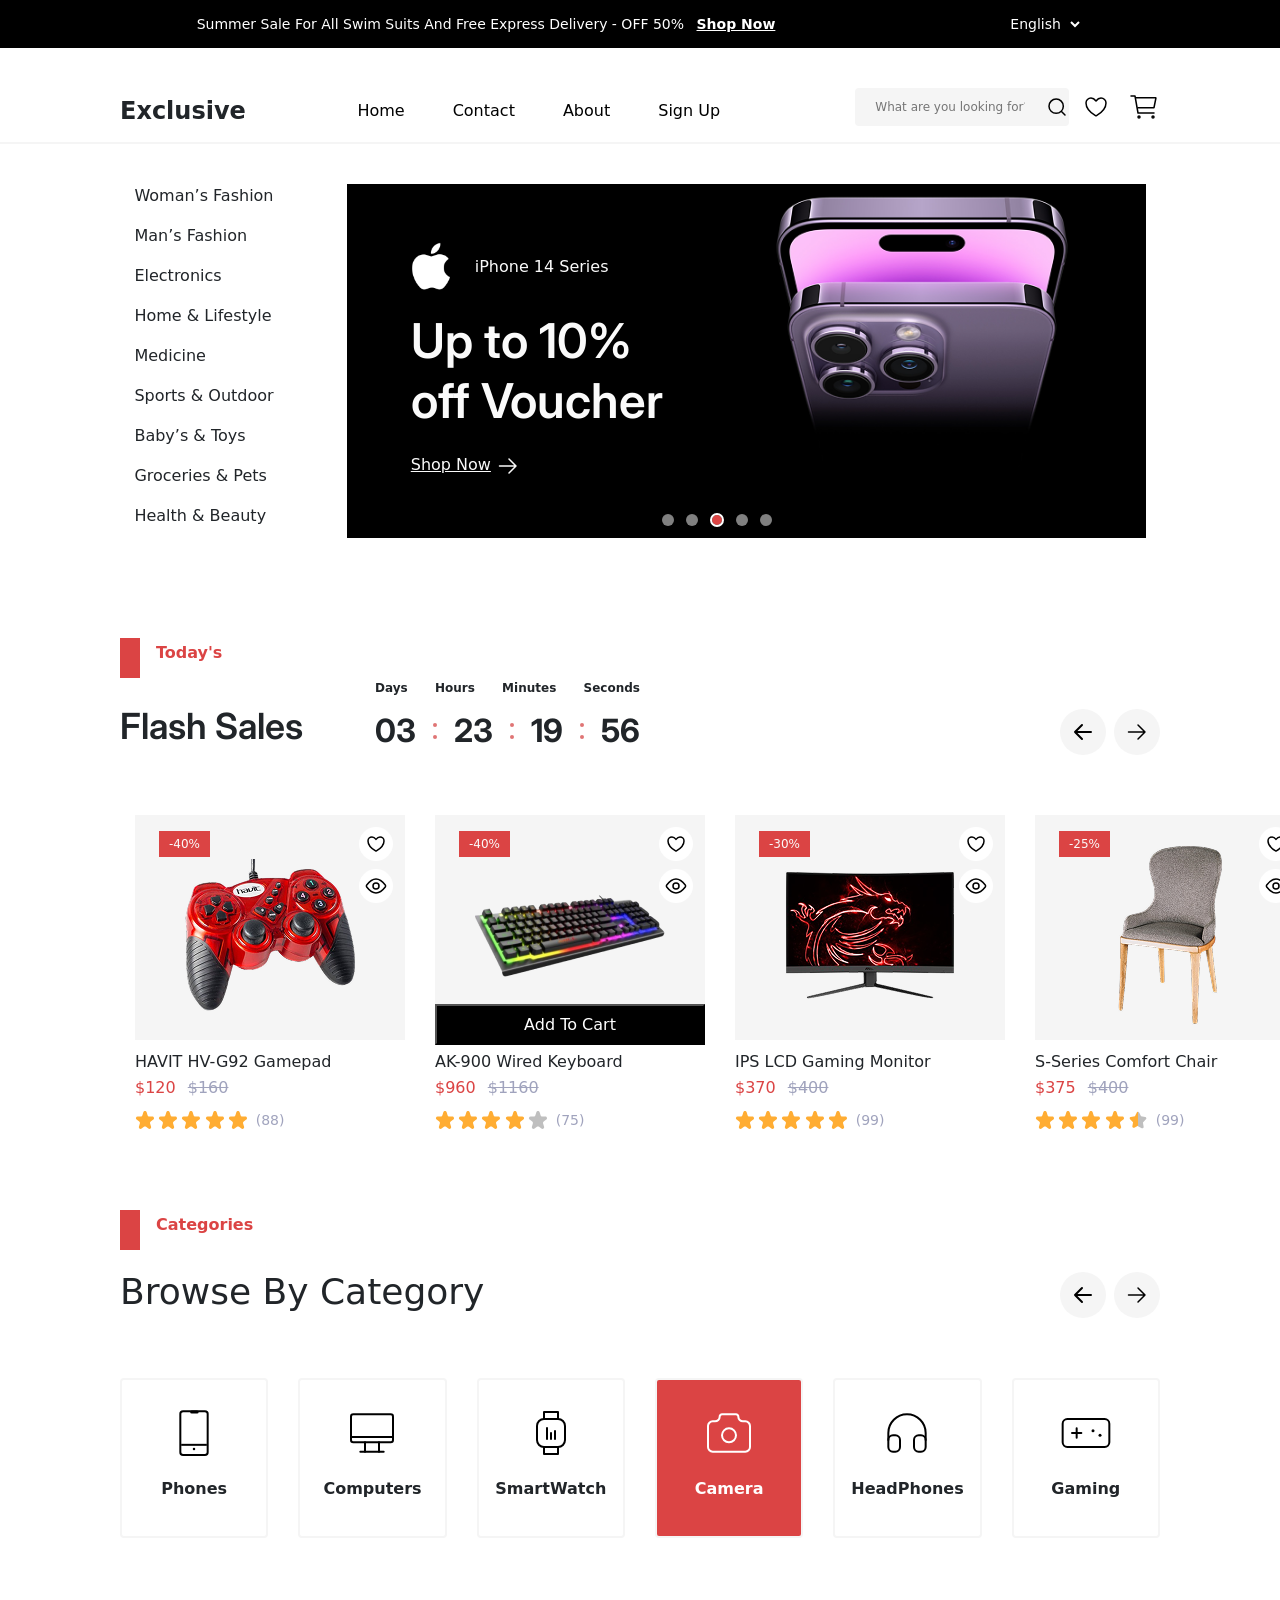
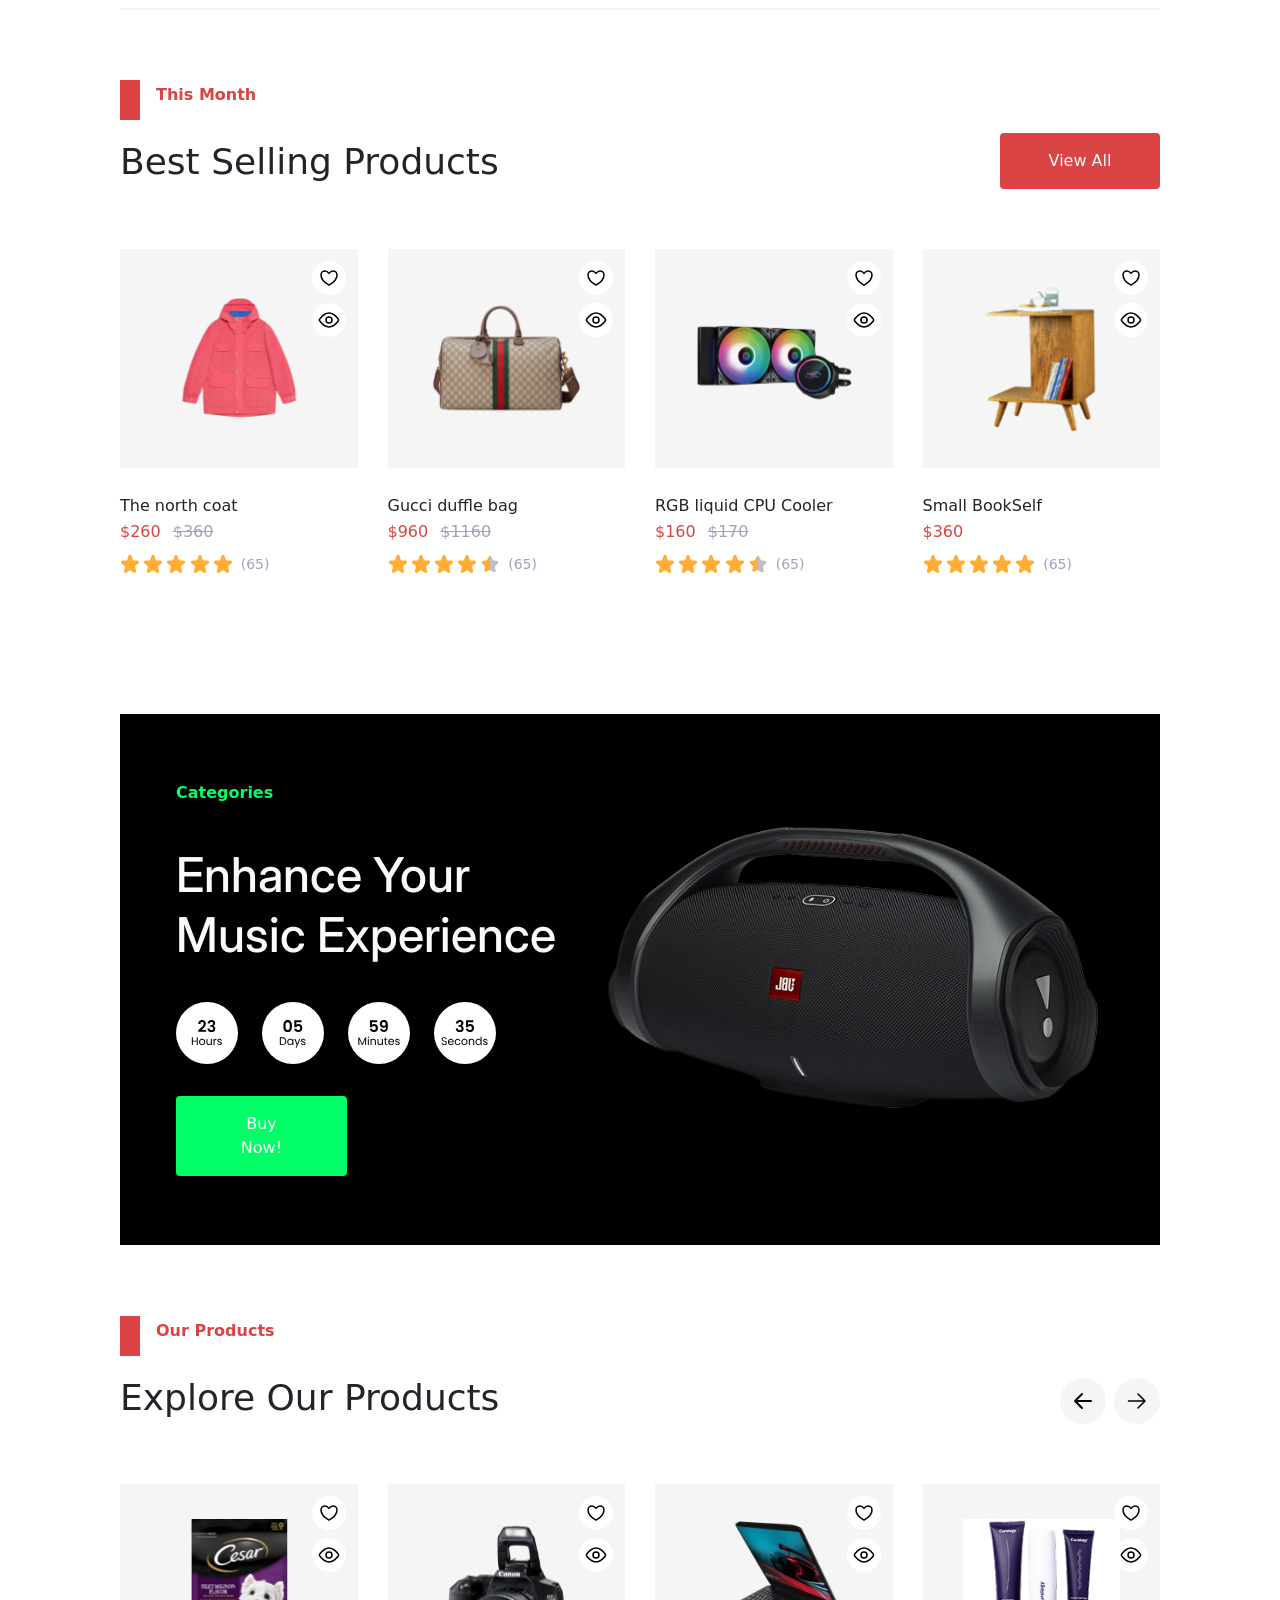
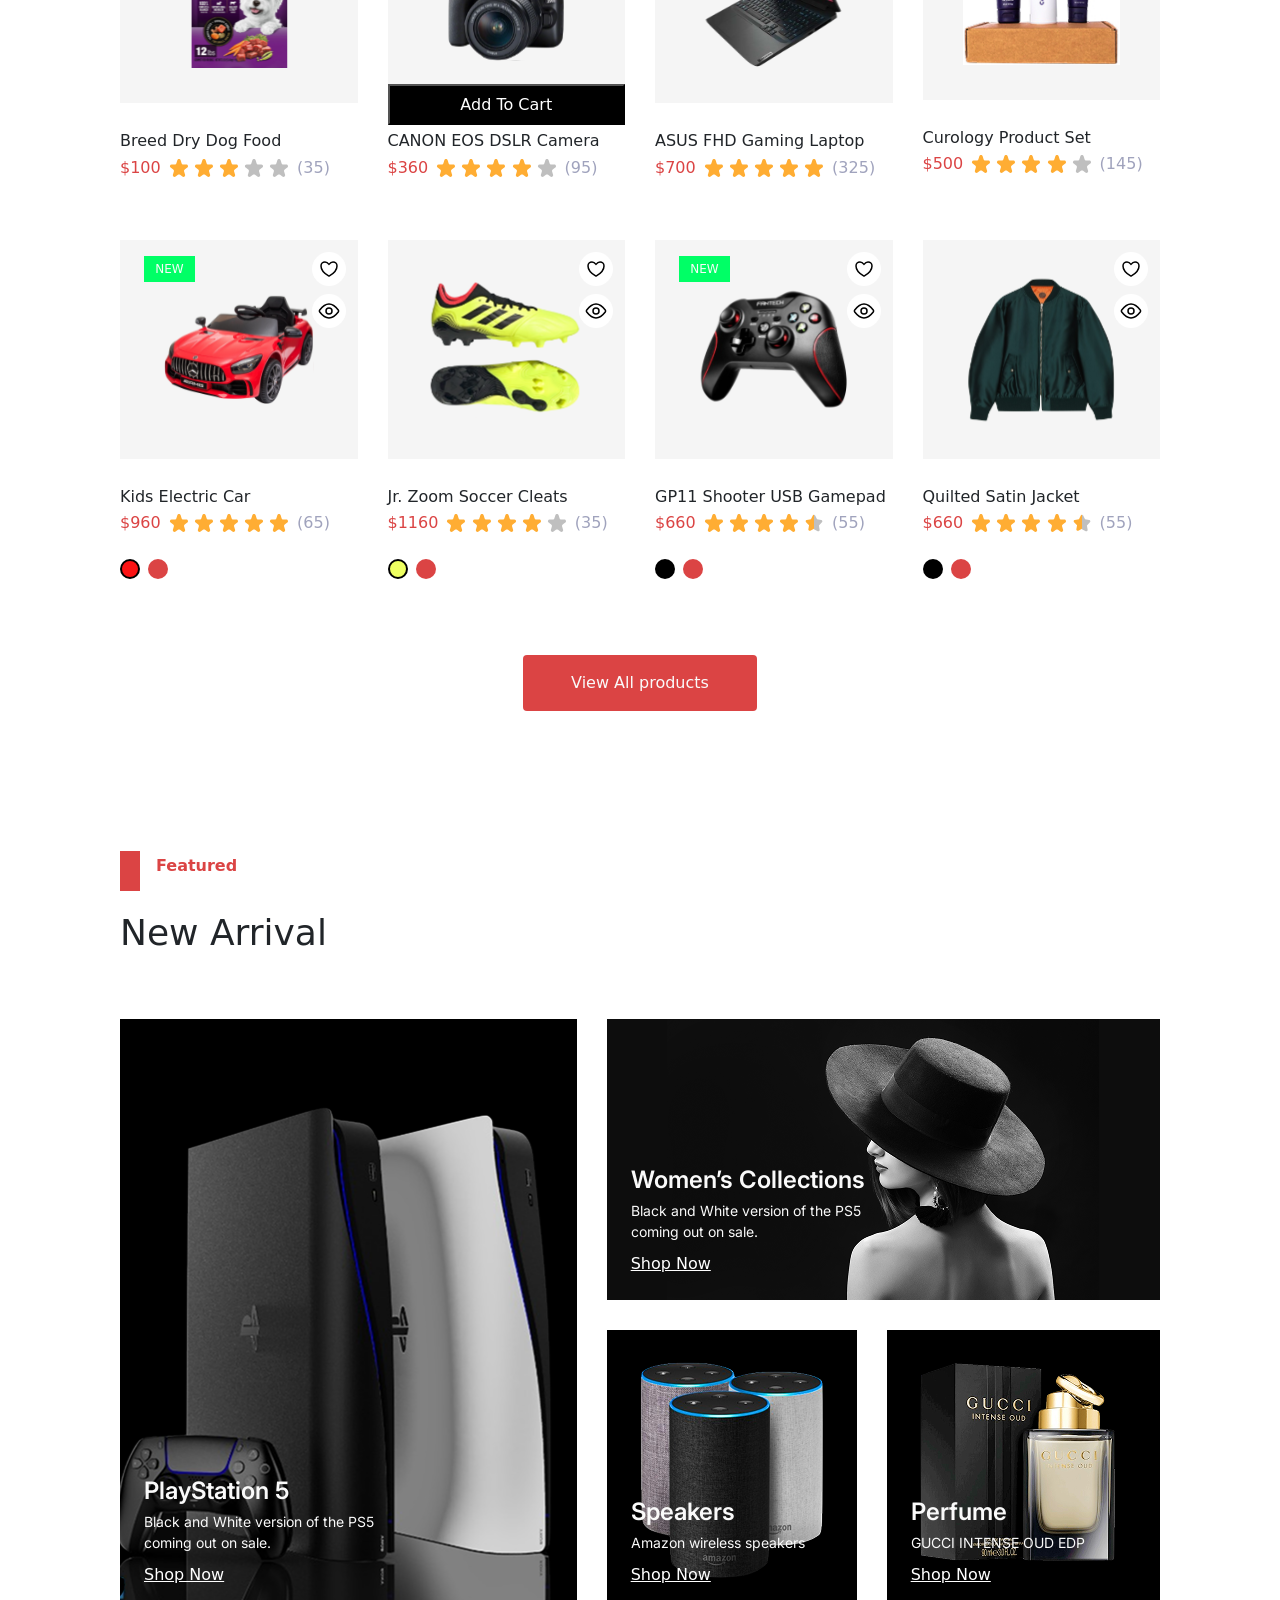
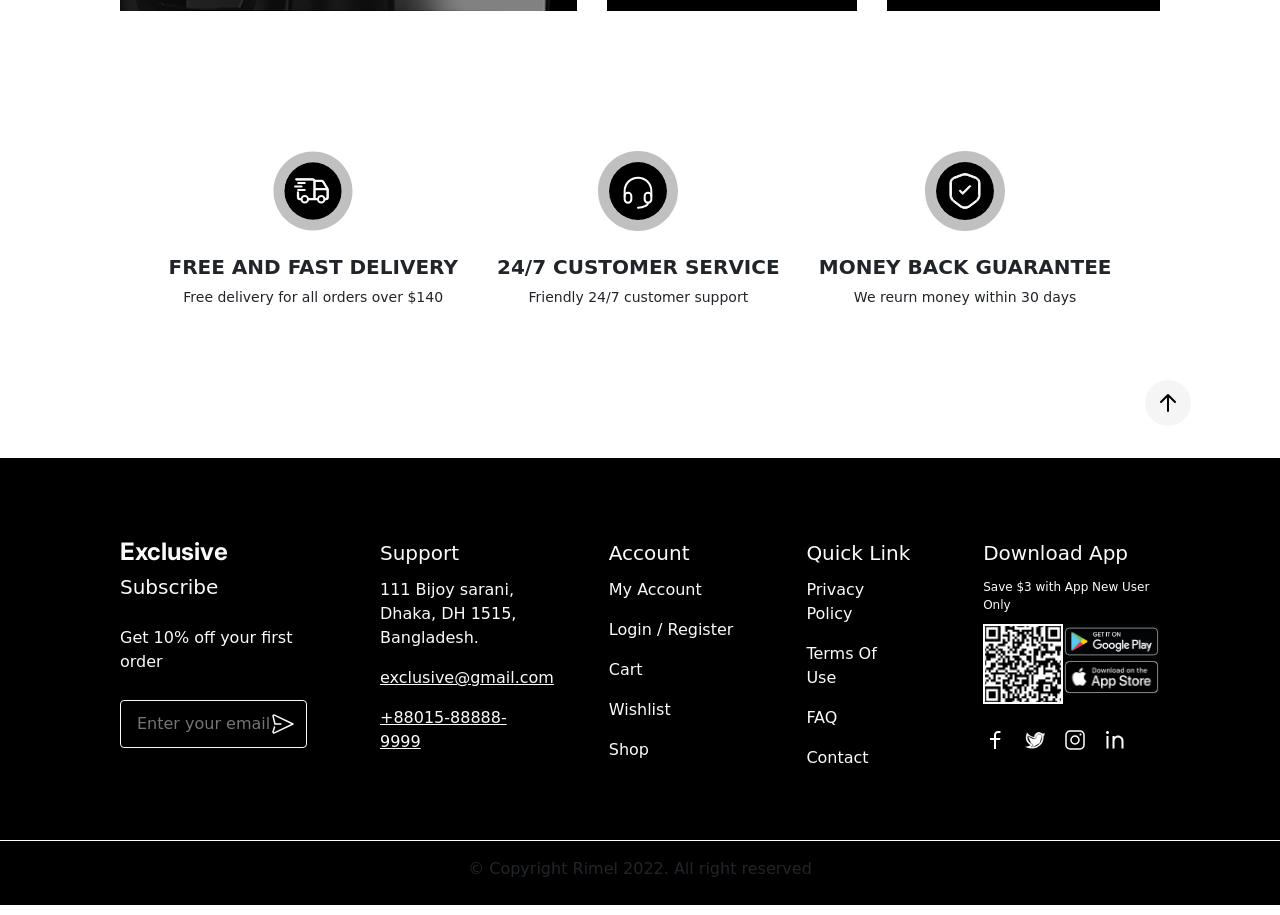
==== commit 31bf1e6a: "Fix Flesh-sales container styles error" ====
--- a/index.html
+++ b/index.html
@@ -91,7 +91,7 @@
   </section>
 
 <section class="flash-sales-section">
-  <div class="section-header flash-sales-header">
+  <div class="flash-sales-header">
     <div class="section-titles">
 <div class="section-title-box">
     <div class="section-title-elements">
--- a/styles/styles.css
+++ b/styles/styles.css
@@ -249,7 +249,6 @@
 
 /*Flash Sales */
 .flash-sales-section {
-  width: 91%;
   display: flex;
   flex-direction: column;
   margin-left: auto;
@@ -262,8 +261,12 @@
 }
 
 .flash-sales-header {
-  max-width: 117rem;
   width: 81.25%;
+  margin: 0 auto;
+  display: grid;
+  grid-template-columns: 1fr 1fr;
+  margin-bottom: 6rem;
+  font-weight: 600;
 }
 
 .time-box {
@@ -334,8 +337,11 @@
 
 .flesh-sales-cards {
   display: grid;
-  grid-template-columns: repeat(4, 1fr);
+  grid-template-columns: repeat(5, 27rem);
   gap: 3rem;
+  max-width: 131rem;
+  margin-left: 13.5rem;
+  overflow: hidden;
 }
 
 /*categories*/
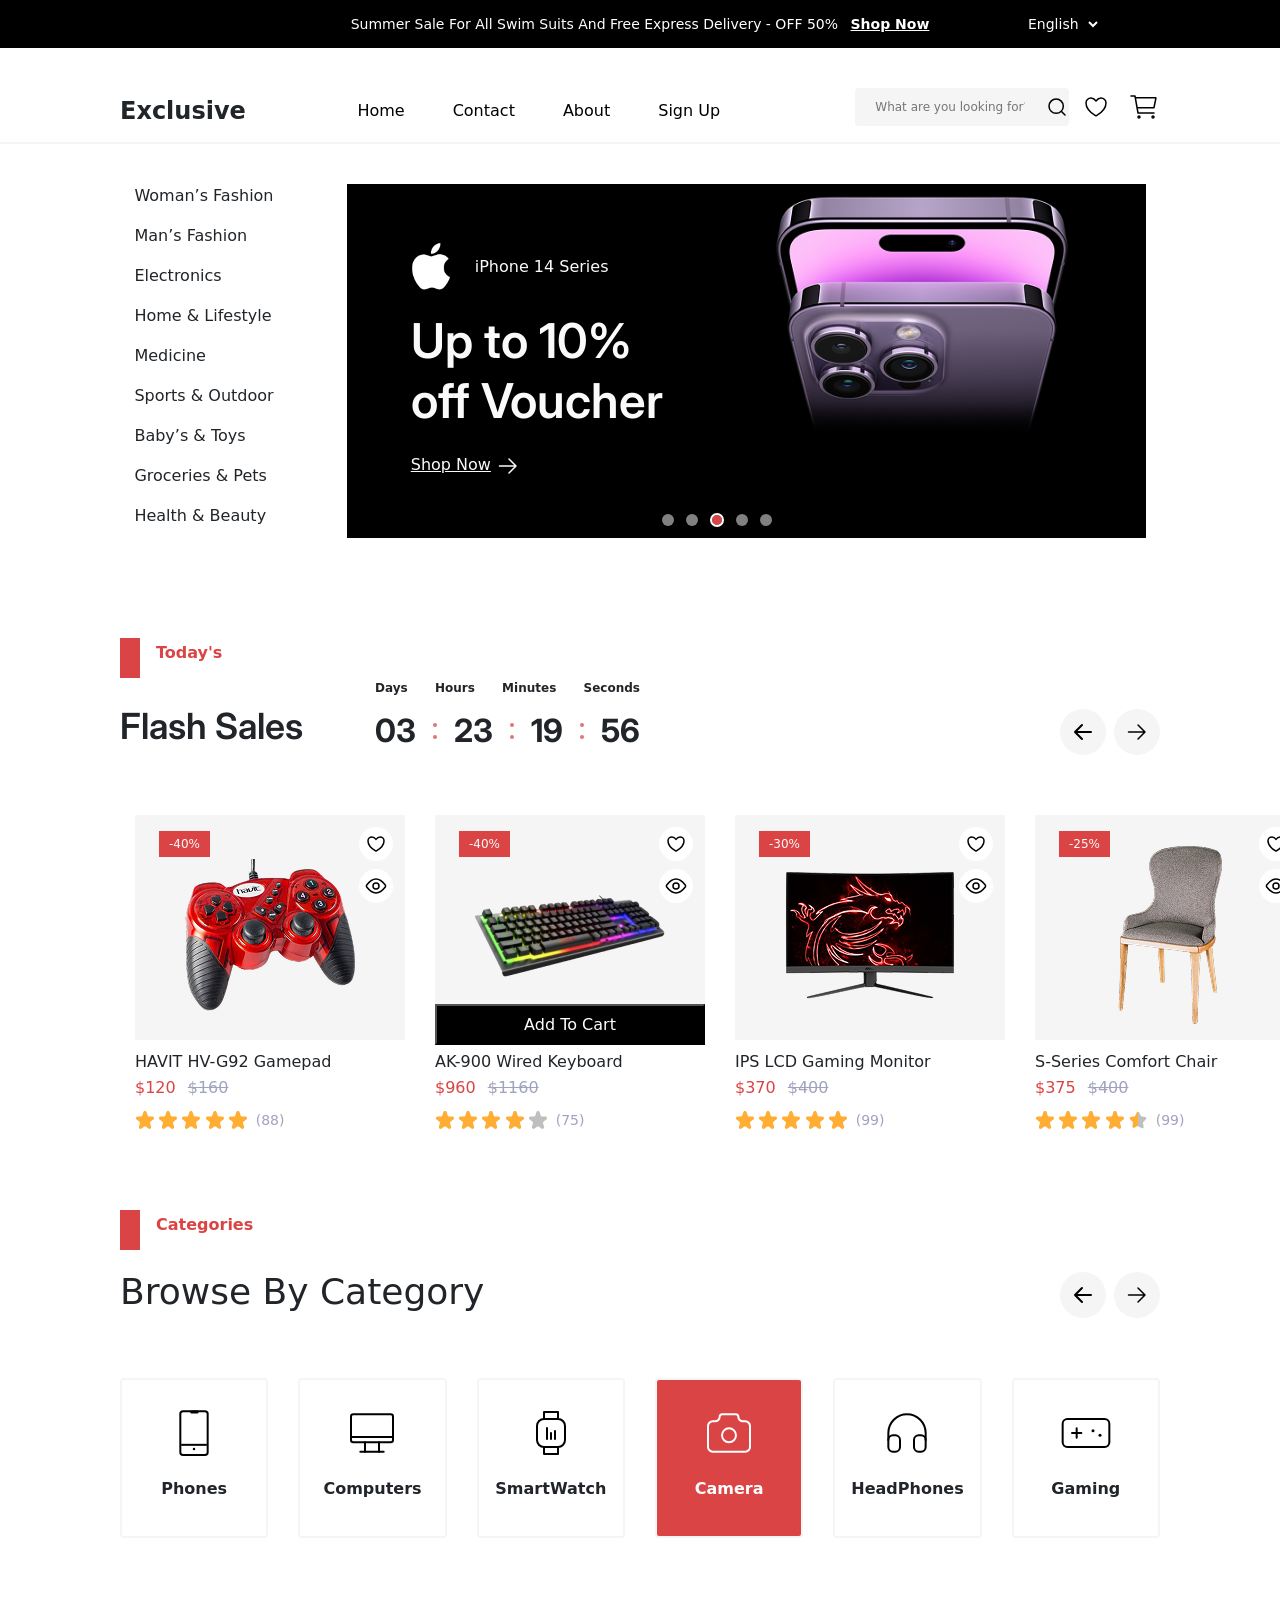
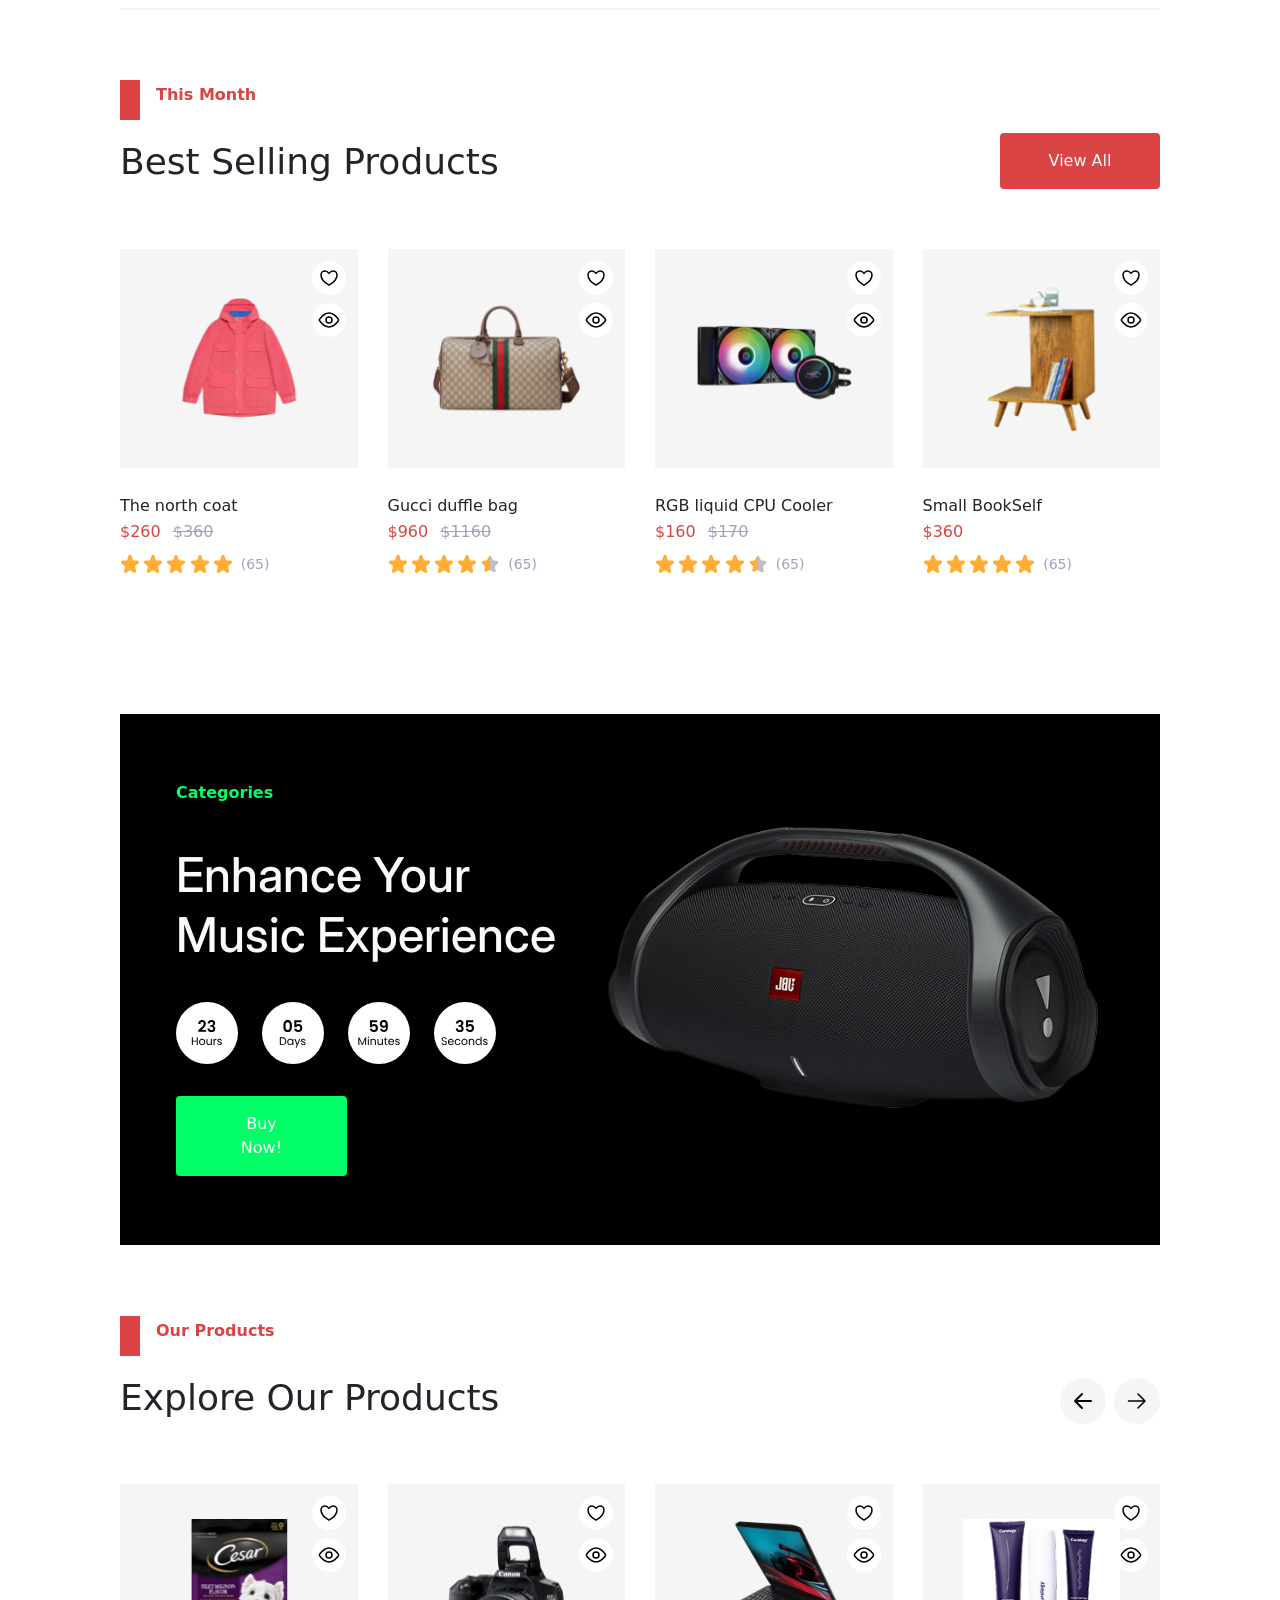
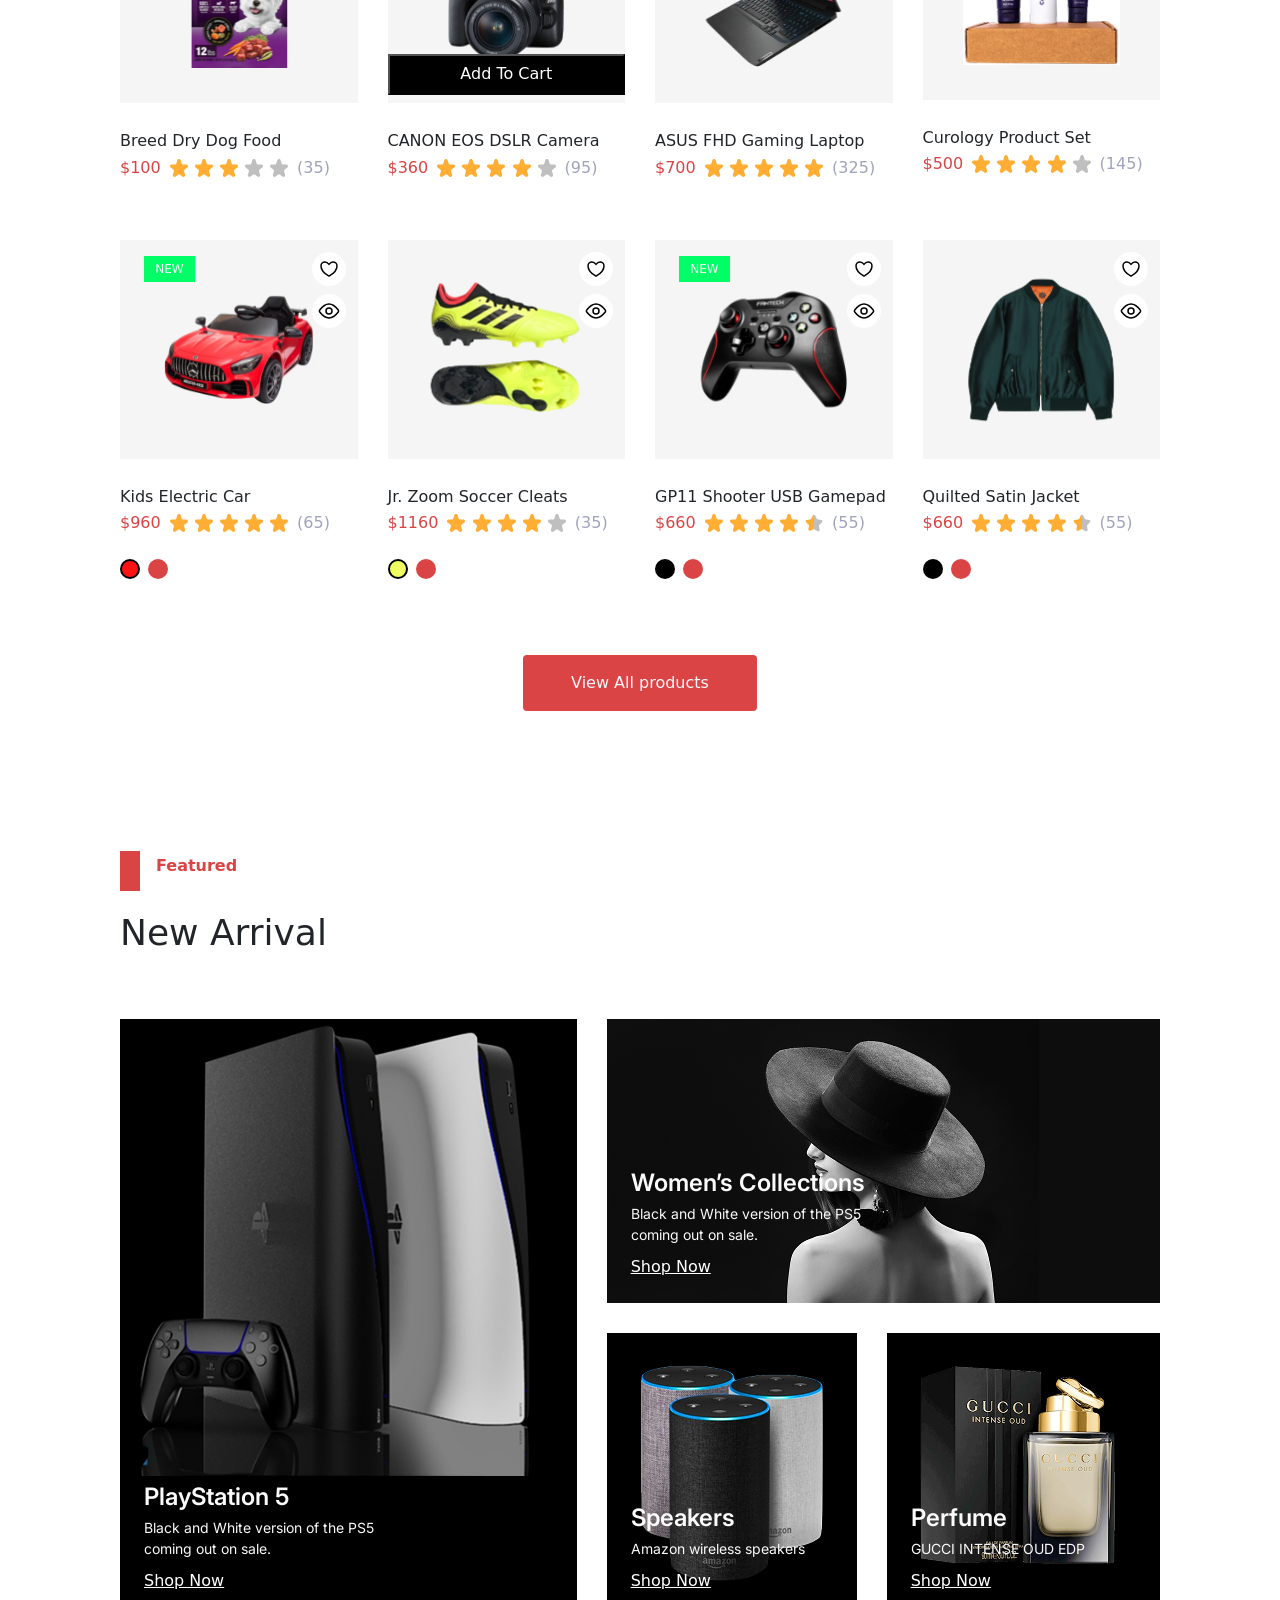
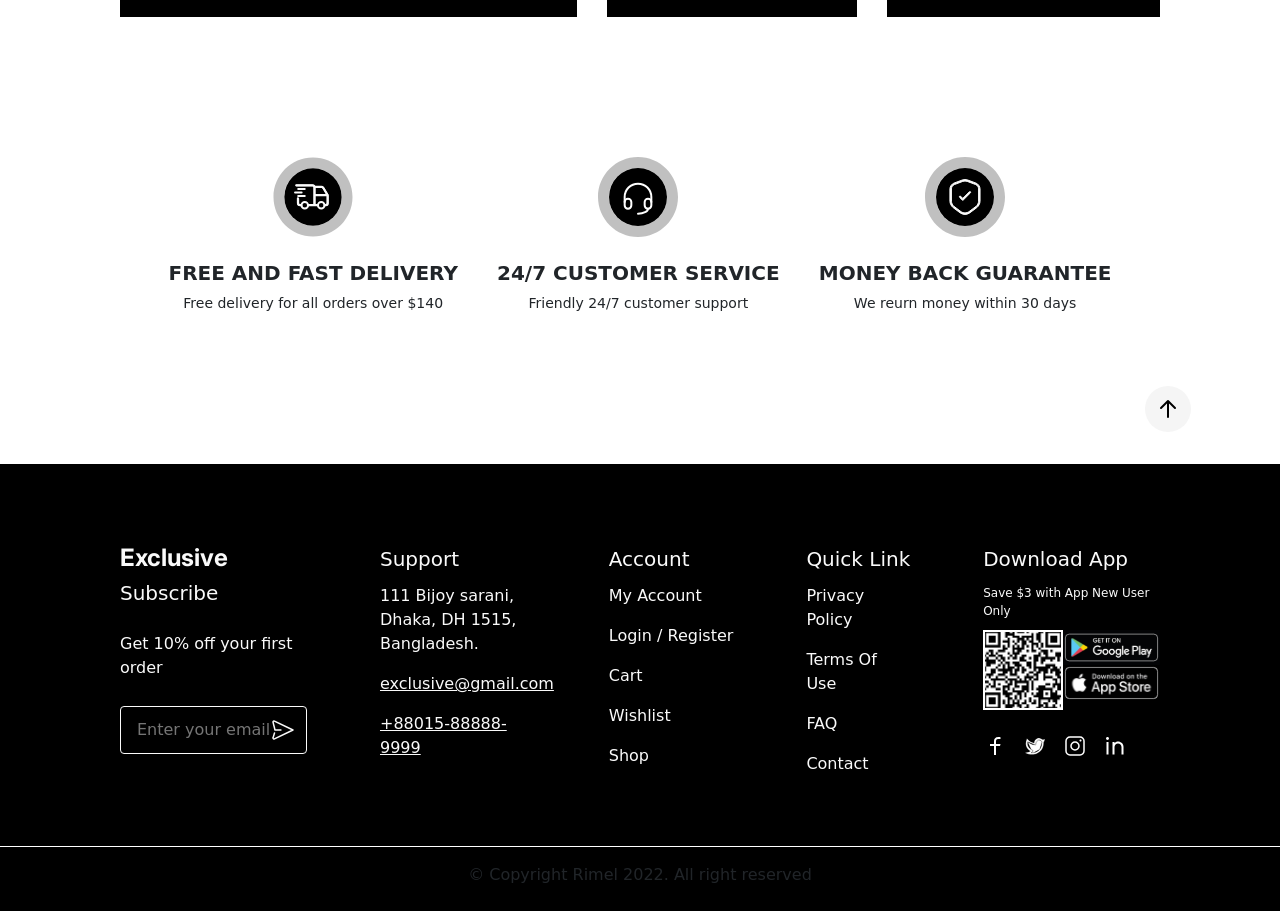
==== commit 2c504203: "Add Responsive styles" ====
--- a/index.html
+++ b/index.html
@@ -14,9 +14,10 @@
  <div class="header__box">
   <p class="header__text">
     Summer Sale For All Swim Suits And Free Express Delivery - OFF 50% 
-    <a href="#shopwon" class="hero__shop-now-link">Shop Now</a>
+    <a href="#shopnow" class="hero__shop-now-link">Shop Now</a>
   </p>
-  <div class="dropdown">
+</div>
+<div class="dropdown">
     <select id="language-select" class="dropdown-select">
       <option value="english" selected>English</option>
       <option value="french">French</option>
@@ -25,15 +26,14 @@
       <option value="italian">Italian</option>
     </select>
   </div>
-</div>
   <div class="header__bottom-box">
    <div class="navbar">
     <p class="navbar-header">Exclusive</p>
      <nav class="navbar__nav">
     <ul class="navbar__list">
-      <li><a href="#home" class="navbar__link">Home</a></li>
+      <li><a href="./index.html" class="navbar__link">Home</a></li>
       <li><a href="#contact" class="navbar__link">Contact</a></li>
-     <li><a href="about.html" class="navbar__link">About</a></li>
+     <li><a href="./about.html" class="navbar__link">About</a></li>
       <li><a href="#signup" class="navbar__link navbar__link--signup">Sign Up</a></li>
     </ul>
   </nav>
@@ -51,6 +51,17 @@
   </div>
 </div>
   </div>
+<div class="drop-menu">
+ <ul class="navbar__list dropdown-list">
+      <li><a href="#home" class="navbar__link dropdown-link">Home</a></li>
+      <li><a href="#contact" class="navbar__link dropdown-link">Contact</a></li>
+     <li><a href="about.html" class="navbar__link dropdown-link">About</a></li>
+      <li><a href="#signup" class="navbar__link navbar__link--signup dropdown-link">Sign Up</a></li>
+      <li><a href="wishlist.html">
+  <img src="./images/Home/Wishlist.svg" class="nav-buttons__wishlist-icon" alt="wishlist-icon" />
+</a></li>
+    </ul>
+</div>
 </header>
 <main>
   <section class="hero-section">
@@ -89,7 +100,6 @@
     <img src="./images/Home/hero-icons.svg" alt="navigation-buttons"  class="hero-icons"/>
   </div>
   </section>
-
 <section class="flash-sales-section">
   <div class="flash-sales-header">
     <div class="section-titles">
@@ -295,57 +305,12 @@
   </div>
 </div>
   </div>
-
-
-
-
-
-
-
-
-
-
-
-
-
 </section>
-
-
-
-
-
-
-
-
-
-
-
-
-
-
-
-
-
-
-
-
-
-
-
-
-
-
-
-
-
-
-
 <section class="categories section">
   <div class="section-header">
 <div class="section-title-box">
     <div class="section-title-elements">
       <div class="title-element-box">
-
       </div>
       <p>Categories</p>
     </div>
@@ -584,7 +549,7 @@
       </div>
       <img src="./images/Home/canon-camera.svg" alt="camera-img" class="card-img"/>
       </div>
-      <button class="card-button black-button" type="button">Add To Cart</button>
+        <button class="card-button" type="button">Add To Cart</button>
       <div class="card-text">
         <h5 class="product-name">CANON EOS DSLR Camera</h5>
         <div class="card-info">
@@ -652,7 +617,6 @@
       </div>
       </div>
     </div>
-
   <div class="product-card">
       <div class="card-images">
       <div class="card-icons">
@@ -786,6 +750,7 @@
   </div>
   <div class="new-arrivals-container">
 <div class="first-image">
+  <img src="./images/Home/placestation.png" alt="placestation" class="arrival-image"/>
 <div class="image-text">
   <h5>PlayStation 5</h5>
   <p>Black and White version of the PS5 coming out on sale.</p>
@@ -793,6 +758,7 @@
 </div>
 </div>
 <div class="second-image">
+  <img src="./images/Home/attractive-woman.png" alt="woman-image"  class="arrival-image"/>
 <div class="image-text">
   <h5>Women’s Collections</h5>
   <p>Black and White version of the PS5 coming out on sale.</p>
@@ -800,7 +766,7 @@
 </div>
 </div>
 <div class="third-image">
-<img src="images/Home/amazon.png" alt="speaker" />
+<img src="images/Home/amazon.png" alt="speaker" class="arrival-image" />
 <div class="image-text">
   <h5>Speakers</h5>
   <p>Amazon wireless speakers</p>
@@ -808,7 +774,7 @@
 </div>
 </div>
 <div class="fourth-image">
-<img src="./images/Home/gucci.png" alt="gucci-products" />
+<img src="./images/Home/gucci.png" alt="gucci-products" class="arrival-image" />
 <div class="image-text">
   <h5>Perfume</h5>
   <p>GUCCI INTENSE OUD EDP</p>
--- a/styles/styles.css
+++ b/styles/styles.css
@@ -25,6 +25,11 @@
   --color-yellow: #EEFF61;
   --border-radius: 4px;
   --small-gap: 8px;
+  --font-medium-size: 1.6rem;
+  --font-large-size: 2.4rem;
+  --medium-space: 1.6rem;
+  --large-space: 2.4rem;
+  --extra-large-space: 4.8rem;
 }
 
 body {
@@ -42,9 +47,9 @@
 }
 
 .button {
-  padding: 1.6rem 4.8rem;
+  padding: var(--medium-space) var(--extra-large-space);
   font-weight: 500;
-  font-size: 1.6rem;
+  font-size: var(--font-medium-size);
   color: var(--color-light);
   background-color: var(--secondary-color);
   border: none;
@@ -63,6 +68,7 @@
   display: flex;
   flex-direction: column;
   border-bottom: 2px solid var(--color-grey);
+  position: relative;
 }
 
 .header__box {
@@ -92,8 +98,11 @@
   color: var(--primary-color);
   display: flex;
   align-items: center;
+  position: absolute;
+  margin-left: 80%;
+  top: -3.6rem;
   height: 2.4rem;
-  margin-left: 23.1rem;
+  font-size: 1.4rem;
 }
 
 .header__bottom-box {
@@ -102,7 +111,7 @@
   display: flex;
   justify-content: space-between;
   padding-top: 4rem;
-  padding-bottom: 1.6rem;
+  padding-bottom: var(--medium-space);
 }
 
 .navbar {
@@ -113,16 +122,15 @@
 .navbar-header {
   font-size: 2.4rem;
   font-weight: bold;
-
 }
 
 .navbar__list {
   display: flex;
-  gap: 4.8rem;
+  gap: var(--extra-large-space);
 }
 
 .navbar__link {
-  font-size: 1.6rem;
+  font-size: var(--font-medium-size);
   text-decoration: none;
   color: var(--color-black);
 }
@@ -165,7 +173,15 @@
 
 .nav-buttons__icons {
   display: flex;
-  gap: 1.6rem;
+  gap: var(--medium-space);
+}
+
+.drop-menu {
+  display: none;
+  position: absolute;
+  right: 0%;
+  width: 70%;
+  z-index: 100;
 }
 
 /*aside*/
@@ -182,8 +198,8 @@
 .categories-list {
   display: flex;
   flex-direction: column;
-  gap: 1.6rem;
-  font-size: 1.6rem;
+  gap: var(--medium-space);
+  font-size: var(--font-medium-size);
   padding: 0;
   width: 100%;
 }
@@ -191,6 +207,7 @@
 .list-group-item {
   display: flex;
   gap: 5.1rem;
+  cursor: pointer;
 }
 
 .dropdown-icon {
@@ -209,14 +226,14 @@
   padding-top: 5.8rem;
   padding-left: 6.4rem;
   color: var(--color-light);
-  font-size: 1.6rem;
+  font-size: var(--font-medium-size);
   line-height: 2.4rem;
 }
 
 .hero-subtitles {
   display: flex;
   align-items: center;
-  gap: 2.4rem;
+  gap: var(--large-space);
 }
 
 .hero-subtitles p {
@@ -299,7 +316,7 @@
   line-height: 4.8rem;
   font-weight: 600;
   font-family: 'Inter';
-  margin-top: 2.4rem;
+  margin-top: var(--large-space);
 }
 
 .time-box-info {
@@ -368,14 +385,14 @@
 }
 
 .section-title-elements p {
-  font-size: 1.6rem;
+  font-size: var(--font-medium-size);
   color: var(--secondary-color);
 }
 
 .title-element-box {
   width: 2rem;
   height: 4rem;
-  margin-right: 1.6rem;
+  margin-right: var(--medium-space);
   background-color: var(--secondary-color);
 }
 
@@ -421,8 +438,8 @@
   display: flex;
   flex-direction: column;
   align-items: center;
-  gap: 1.6rem;
-  font-size: 1.6rem;
+  gap: var(--medium-space);
+  font-size: var(--font-medium-size);
   margin-bottom: 7rem;
   cursor: pointer;
   transition: all 0.3s ease-out;
@@ -461,7 +478,7 @@
   transition: all 0.3s ease-in;
   display: flex;
   flex-direction: column;
-  gap: 1.6rem;
+  gap: var(--medium-space);
 }
 
 .product-card:hover {
@@ -507,13 +524,13 @@
 }
 
 .product-name {
-  font-size: 1.6rem;
+  font-size: var(--font-medium-size);
 }
 
 .product-prices {
   display: flex;
   gap: 1.2rem;
-  font-size: 1.6rem;
+  font-size: var(--font-medium-size);
 }
 
 .current-price {
@@ -565,14 +582,14 @@
 
 .music-box-content p {
   color: var(--color-green);
-  font-size: 1.6rem;
+  font-size: var(--font-medium-size);
   line-height: 2rem;
   font-weight: 600;
 }
 
 .time-container {
   display: flex;
-  gap: 2.4rem;
+  gap: var(--large-space);
 }
 
 .music-box-image {
@@ -600,7 +617,7 @@
 .card-info {
   display: flex;
   height: 2.4rem;
-  font-size: 1.6rem;
+  font-size: var(--font-medium-size);
   gap: var(--small-gap);
 }
 
@@ -616,7 +633,7 @@
 .card-button {
   width: 100%;
   height: 4.1rem;
-  font-size: 1.6rem;
+  font-size: var(--font-medium-size);
   font-weight: 500;
   color: var(--primary-color);
   position: absolute;
@@ -636,8 +653,8 @@
   font-size: 1.2rem;
   color: var(--color-light);
   position: absolute;
-  top: 1.6rem;
-  left: 2.4rem;
+  top: var(--medium-space);
+  left: var(--large-space);
   display: flex;
   align-items: center;
   justify-content: center;
@@ -695,20 +712,16 @@
   grid-column: 1 / 3;
   grid-row: 1 / 3;
   background-color: var(--color-black);
-  background-image: url(../images/Home/placestation.png);
-  background-repeat: no-repeat;
-  object-fit: center;
-  background-position: bottom;
   position: relative;
+}
+
+.first-image img {
+  width: 100%;
 }
 
 .second-image {
   grid-column: span 2 / span 4;
   grid-column-start: 3;
-  background-image: url(../images/Home/attractive-woman.png);
-  background-repeat: no-repeat;
-  object-fit: center;
-  background-position: bottom;
   position: relative;
   background-color: var(--color-dark);
 }
@@ -716,9 +729,6 @@
 .third-image {
   grid-column-start: 3;
   grid-row-start: 2;
-  display: flex;
-  justify-content: center;
-  align-items: center;
   background-color: var(--color-black);
   padding: 3rem;
   position: relative;
@@ -732,11 +742,17 @@
   position: relative;
 }
 
+.arrival-image {
+  display: flex;
+  justify-content: center;
+  align-items: center;
+}
+
 .image-text {
   position: absolute;
   max-width: 24.2rem;
-  left: 2.4rem;
-  bottom: 2.4rem;
+  left: var(--large-space);
+  bottom: var(--large-space);
   display: flex;
   flex-direction: column;
   color: var(--color-light);
@@ -757,7 +773,7 @@
 
 .image-text a {
   color: var(--primary-color);
-  font-size: 1.6rem;
+  font-size: var(--font-medium-size);
   line-height: 2.4rem;
   font-weight: 500;
 }
@@ -765,7 +781,7 @@
 /*service features */
 .service-features {
   max-width: 94.3rem;
-  width: 100%;
+  width: 90%;
   display: flex;
   justify-content: space-between;
   margin: 0 auto;
@@ -815,6 +831,10 @@
   padding-left: 13.5rem !important;
 }
 
+.dropdown-list {
+  gap: 1.6rem;
+}
+
 .breadcrumb-item {
   font-size: 1.4rem;
 }
@@ -857,7 +877,7 @@
 }
 
 .about-section-text p {
-  font-size: 1.6rem;
+  font-size: var(--font-medium-size);
   line-height: 2.4rem;
 }
 
@@ -892,11 +912,11 @@
 }
 
 .features-description {
-  font-size: 1.6rem;
+  font-size: var(--font-medium-size);
 }
 
 .features-number {
-  margin-top: 2.4rem;
+  margin-top: var(--large-space);
   margin-bottom: 1.2rem;
   font-size: 3.2rem;
   font-weight: bold;
@@ -951,7 +971,7 @@
 }
 
 .employee-position {
-  font-size: 1.6rem;
+  font-size: var(--font-medium-size);
   line-height: 2.4rem;
 }
 
@@ -961,7 +981,7 @@
 
 .social-icons {
   display: flex;
-  gap: 1.6rem;
+  gap: var(--medium-space);
 }
 
 /*Wishlist Section*/
@@ -987,8 +1007,8 @@
 }
 
 .wishlist-button {
-  padding: 1.6rem 4.8rem;
-  font-size: 1.6rem;
+  padding: var(--medium-space) var(--extra-large-space);
+  font-size: var(--font-medium-size);
   border: 1px solid var(--color-grey-secondary);
   color: var(--color-dark);
   border-radius: var(--border-radius);
@@ -1030,7 +1050,7 @@
   align-items: center;
   justify-content: center;
   height: 4.1rem;
-  margin-bottom: 1.6rem;
+  margin-bottom: var(--medium-space);
 }
 
 
@@ -1078,31 +1098,31 @@
 .subscribe {
   font-size: 2rem;
   font-weight: 500;
-  margin-bottom: 2.4rem;
+  margin-bottom: var(--large-space);
 }
 
 .discount {
-  font-size: 1.6rem;
+  font-size: var(--font-medium-size);
 }
 
 .input-container {
   position: relative;
   width: 100%;
   cursor: pointer;
-  margin-top: 1.6rem;
+  margin-top: var(--medium-space);
 }
 
 .input-with-icon {
   width: 100%;
   background-color: var(--color-black);
   height: 4.8rem;
-  font-size: 1.6rem;
+  font-size: var(--font-medium-size);
   color: var(--color-light);
   border: 1.5px solid var(--color-light);
   border-radius: var(--border-radius);
   cursor: pointer;
-  padding-left: 1.6rem;
-  padding-right: 1.6rem;
+  padding-left: var(--medium-space);
+  padding-right: var(--medium-space);
 }
 
 .input-with-icon:focus {
@@ -1127,18 +1147,18 @@
 .footer-column ul {
   display: flex;
   flex-direction: column;
-  gap: 1.6rem;
+  gap: var(--medium-space);
   text-align: left;
   padding-left: 0;
 }
 
 .footer-column ul li {
-  font-size: 1.6rem;
+  font-size: var(--font-medium-size);
   width: 100%;
 }
 
 .contact-info {
-  font-size: 1.6rem;
+  font-size: var(--font-medium-size);
   padding: 0;
   color: var(--color-light);
 }
@@ -1154,7 +1174,7 @@
   display: grid;
   grid-template-columns: 40% 55%;
   gap: 5%;
-  margin-bottom: 2.4rem;
+  margin-bottom: var(--large-space);
 }
 
 .apps-box {
@@ -1173,13 +1193,12 @@
 
 .footer-bottom-container {
   border-top: 1px solid var(--primary-color);
-
 }
 
 .footer-bottom-container p {
-  font-size: 1.6rem;
+  font-size: var(--font-medium-size);
   line-height: 2.4rem;
   text-align: center;
-  padding-top: 1.6rem;
-  padding-bottom: 2.4rem;
+  padding-top: var(--medium-space);
+  padding-bottom: var(--large-space);
 }
--- a/styles/responsive.css
+++ b/styles/responsive.css
@@ -0,0 +1,253 @@
+/*Screen size  768px */
+@media (max-width: 1024px) {
+  .nav-buttons__search {
+    width: 80%;
+    padding-left: 0.5rem;
+    padding-right: 2rem;
+  }
+
+  .section {
+    width: 90%
+  }
+
+  .hero-section {
+    grid-template-columns: 1fr;
+    width: 90%;
+  }
+
+  .categories-list {
+    display: grid;
+    grid-template-columns: repeat(5, 1fr);
+    gap: 1rem;
+  }
+
+  .hero-content {
+    display: flex;
+    flex-direction: column;
+    align-items: center;
+    justify-content: center;
+  }
+
+  .hero-text {
+    margin-bottom: var(--large-space);
+    padding-left: 0;
+    padding-top: var(--large-space);
+  }
+
+  .hero-subtitles {
+    justify-content: center;
+  }
+
+  .hero-title {
+    margin: 0 auto;
+    text-align: center;
+  }
+
+  .hero-button {
+    text-align: center;
+  }
+
+  .flash-sales-header {
+    grid-template-columns: 1fr;
+  }
+
+  .flesh-section-title {
+    flex-direction: column;
+    align-items: flex-start;
+  }
+
+  .section-navigation {
+    justify-content: flex-start;
+    margin-top: var(--large-space);
+  }
+
+  .section-header {
+    display: flex;
+    justify-content: space-between;
+  }
+
+  .flesh-sales-cards {
+    grid-template-columns: repeat(3, 1fr);
+    margin-left: 0;
+    width: 90%;
+    margin: 0 auto;
+  }
+
+  .music-section {
+    padding: 4.4rem;
+    flex-direction: column;
+    align-items: center;
+  }
+
+  .music-box-content {
+    width: 100%;
+    align-items: center;
+  }
+
+  .music-box-content h3 {
+    text-align: center;
+  }
+
+  .music-box-image {
+    width: 100%;
+  }
+
+  .our-products-section {
+    margin-bottom: 7.1rem;
+  }
+
+  .footer-top-container {
+    width: 90%;
+  }
+
+  .apps-container {
+    grid-template-columns: 50% 45%;
+  }
+
+  .wishlist-items {
+    grid-template-columns: repeat(2, 1fr);
+  }
+}
+
+/*Screen size  768px */
+@media (max-width: 768px) {
+  .header {
+    background-color: var(--secondary-color);
+    padding-top: 1.2rem;
+    height: 7.2rem;
+    display: flex;
+    align-items: center;
+    justify-content: center;
+  }
+
+  .header__bottom-box,
+  .header__box {
+    display: none;
+  }
+
+  .drop-menu {
+    display: block;
+    width: 100%;
+    padding: 1.2rem;
+  }
+
+  .dropdown {
+    display: none;
+  }
+
+  .dropdown-list {
+    display: flex;
+    align-items: center;
+    justify-content: space-between;
+  }
+
+  .dropdown-link {
+    font-size: var(--font-medium-size);
+    font-weight: 500;
+    color: var(--primary-color);
+  }
+
+  .categories-list {
+    grid-template-columns: repeat(3, 1fr);
+    gap: 1rem;
+    justify-items: center;
+  }
+
+  .flesh-sales-cards {
+    grid-template-columns: 1fr 1fr;
+  }
+
+  .service-features {
+    flex-direction: column;
+    margin-top: 7rem;
+  }
+
+  .section-header {
+    grid-template-columns: 1fr;
+  }
+
+  .products-container {
+    display: grid;
+    grid-template-columns: repeat(2, 1fr);
+    gap: 3rem;
+  }
+
+  .new-arrivals-container {
+    grid-template-columns: 1fr;
+    grid-template-rows: auto;
+  }
+
+  .first-image,
+  .second-image,
+  .third-image,
+  .fourth-image {
+    grid-column: 1;
+    grid-row: auto;
+  }
+
+  .image-text {
+    left: 50%;
+    bottom: 40%;
+  }
+
+  .footer-top-container {
+    grid-template-columns: repeat(3, 1fr);
+  }
+
+  .footer-column,
+  .footer-column ul {
+    text-align: center;
+  }
+
+  .about-section {
+    width: 90.625%;
+    grid-template-columns: 1fr;
+    margin: 0 auto;
+    gap: 6%;
+  }
+
+  .about-section-text {
+    text-align: center;
+  }
+
+  .about-features-section {
+    grid-template-columns: repeat(2, 1fr);
+    gap: 3rem;
+    margin-top: 10rem;
+  }
+
+  .employees-section {
+    margin-top: 7rem;
+  }
+
+}
+
+@media (max-width: 480px) {
+  .dropdown-link {
+    font-size: 1.2rem;
+  }
+
+  .nav-buttons__wishlist-icon {
+    margin-right: 6.4rem;
+  }
+
+  .flesh-sales-cards {
+    grid-template-columns: 1fr;
+  }
+
+  .categories__container {
+    grid-template-columns: 1fr 1fr;
+  }
+
+  .breadcrumb {
+    margin: 0 auto !important;
+    padding-left: 2.4rem !important;
+    padding-top: 2.4rem !important;
+  }
+
+  .employees-container,
+  .wishlist-items,
+  .products-container {
+    grid-template-columns: 1fr;
+  }
+}
